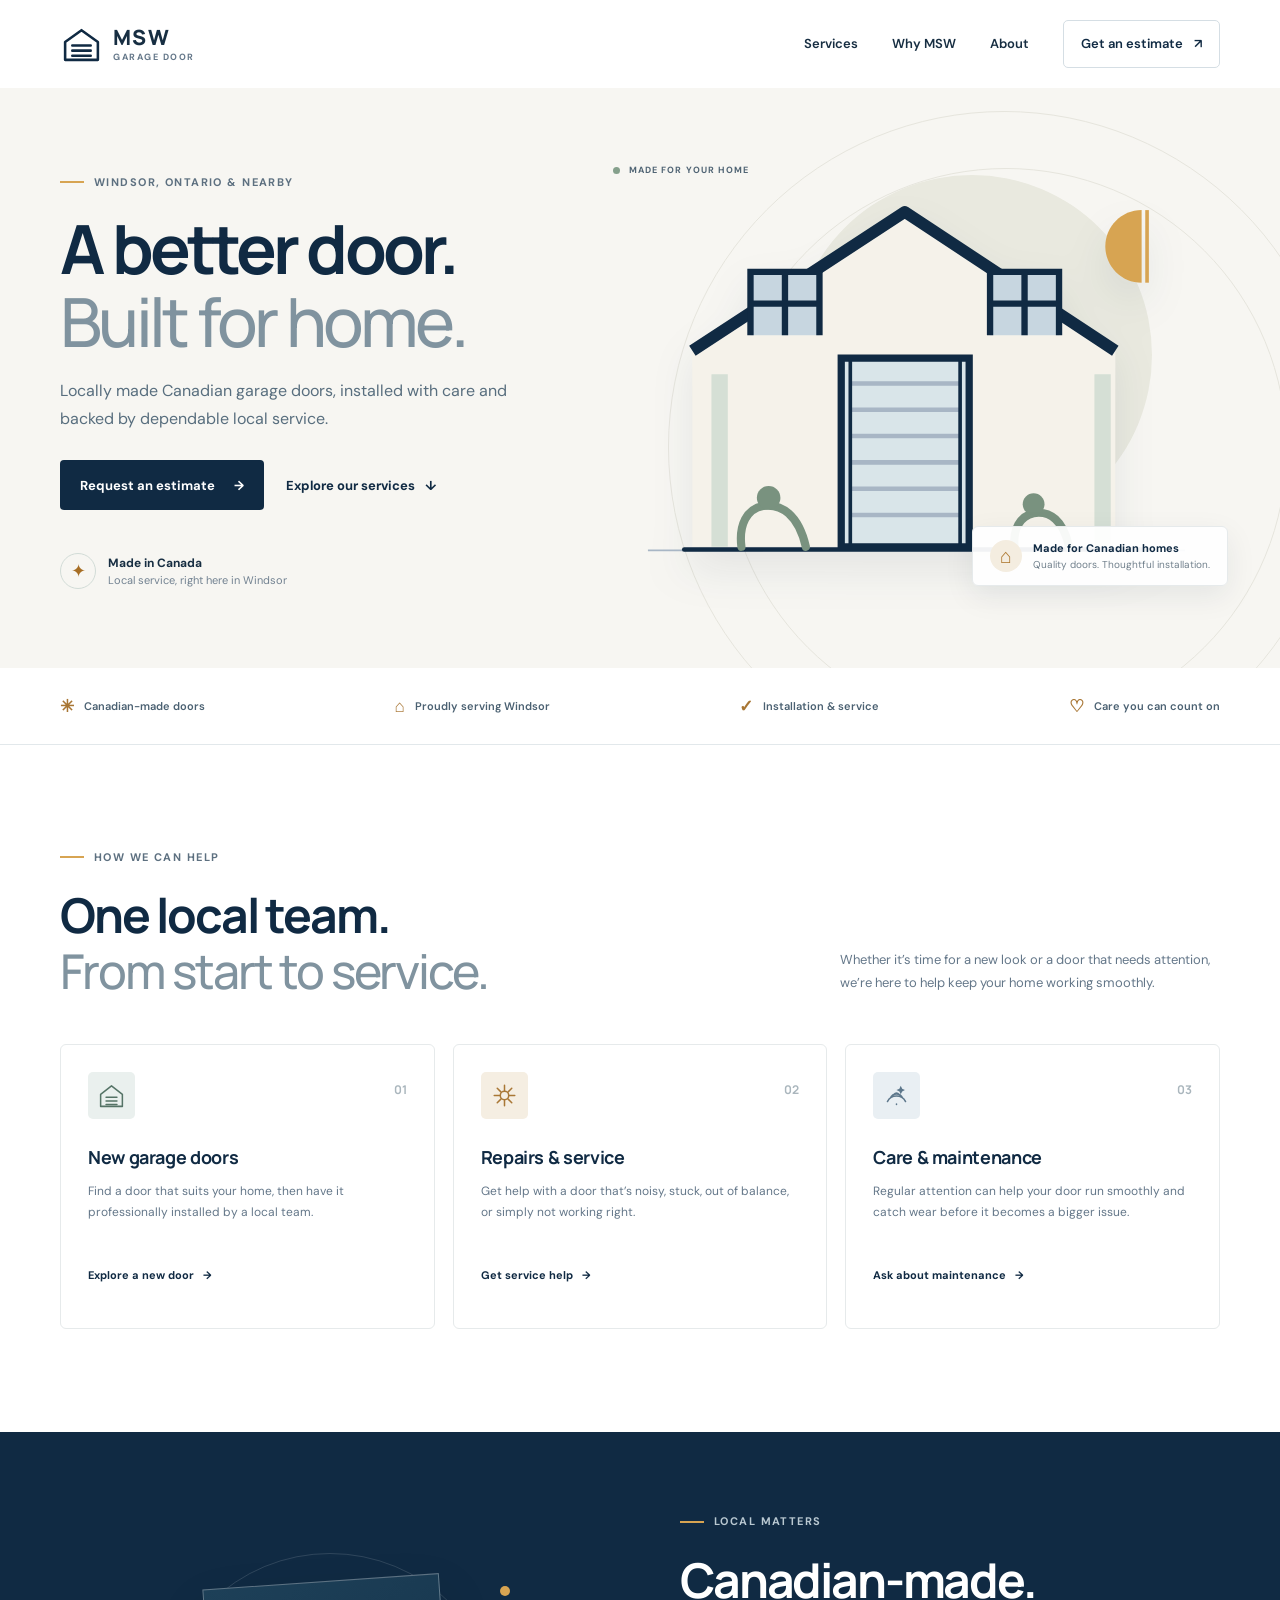
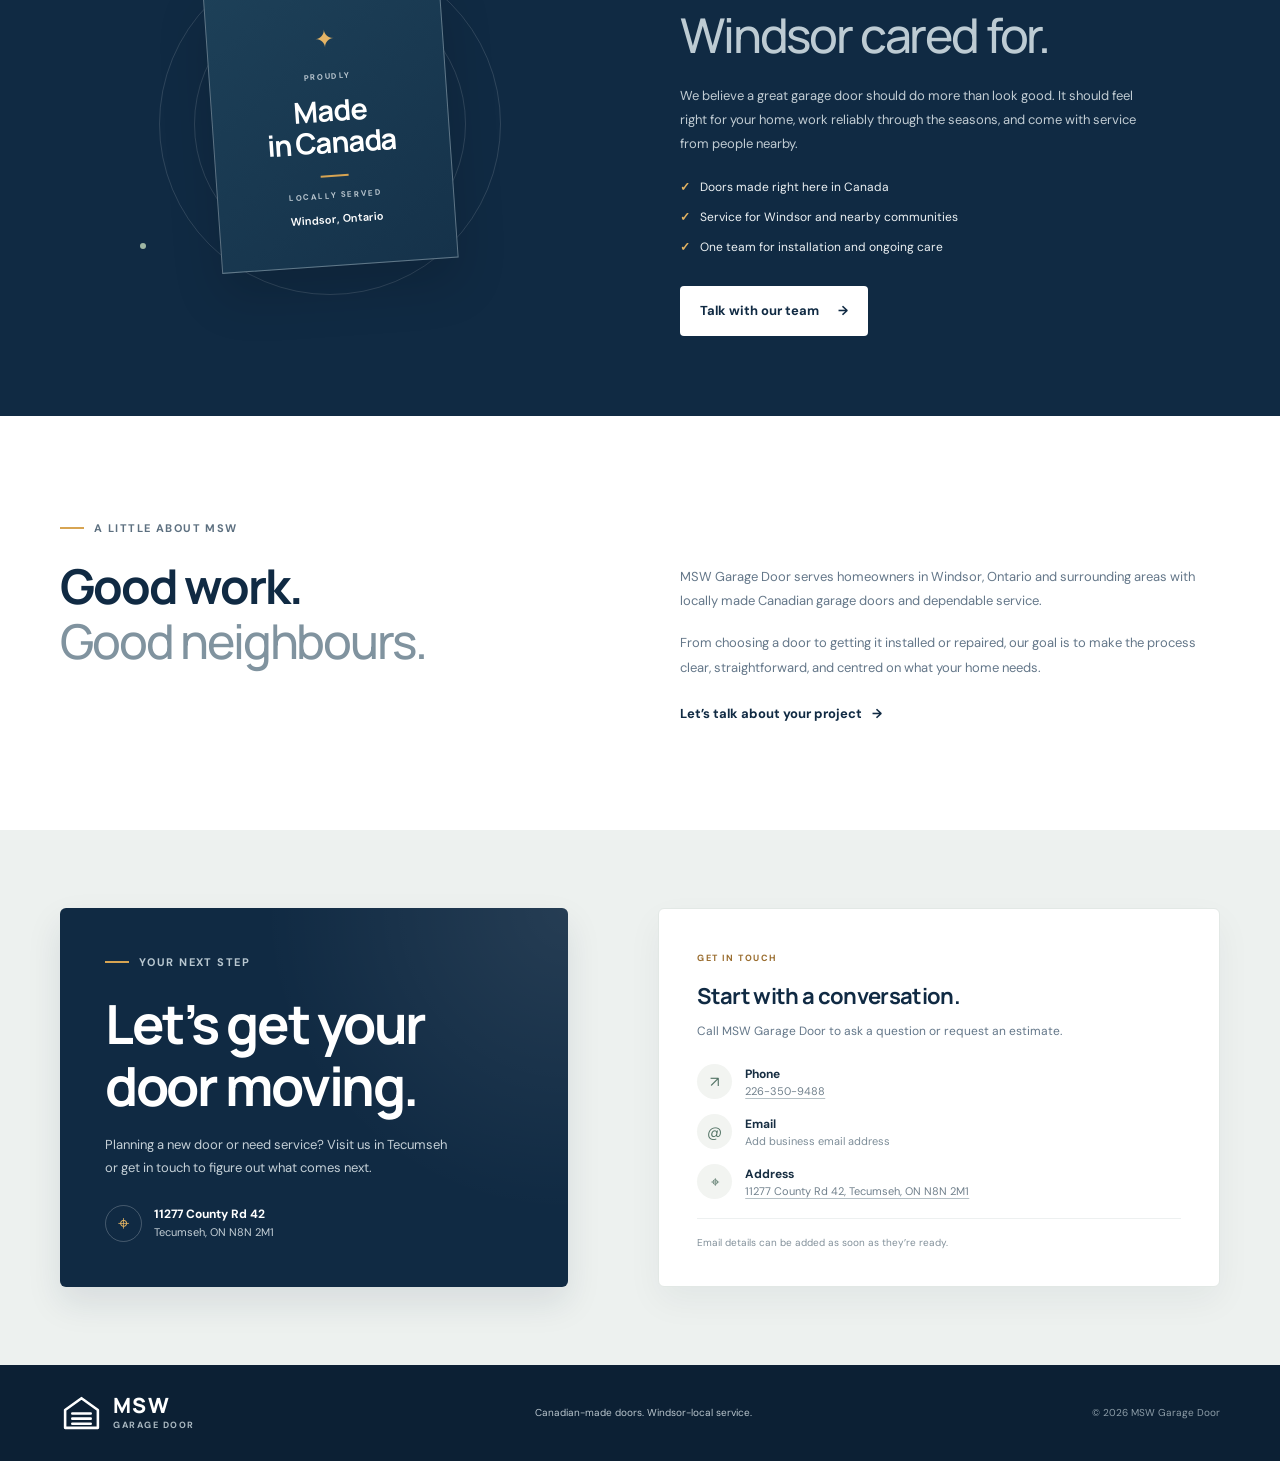
==== index.html @ b087fd6b "brand new" ====
<!doctype html>
<html lang="en-CA">
  <head>
    <meta charset="utf-8">
    <meta name="viewport" content="width=device-width, initial-scale=1">
    <meta name="theme-color" content="#102a43">
    <meta
      name="description"
      content="MSW Garage Door builds, installs, and services locally made Canadian garage doors in Windsor, Ontario and nearby communities."
    >
    <link rel="canonical" href="https://mswgaragedoor.com/">
    <meta property="og:type" content="website">
    <meta property="og:url" content="https://mswgaragedoor.com/">
    <meta property="og:title" content="MSW Garage Door | Windsor, Ontario">
    <meta
      property="og:description"
      content="Locally made Canadian garage doors, installed with care and backed by dependable local service."
    >
    <title>MSW Garage Door | Windsor, Ontario</title>
    <link rel="preconnect" href="https://fonts.googleapis.com">
    <link rel="preconnect" href="https://fonts.gstatic.com" crossorigin>
    <link
      href="https://fonts.googleapis.com/css2?family=DM+Sans:wght@400;500;600;700&family=Manrope:wght@400;500;600;700;800&display=swap"
      rel="stylesheet"
    >
    <link rel="stylesheet" href="styles.css">
  </head>
  <body>
    <a class="skip-link" href="#main">Skip to content</a>

    <header class="site-header">
      <div class="container header-inner">
        <a class="brand" href="#top" aria-label="MSW Garage Door home">
          <span class="brand-mark" aria-hidden="true">
            <svg viewBox="0 0 42 42" fill="none">
              <path d="M5 18.5 21 7l16 11.5V36H5V18.5Z" stroke="currentColor" stroke-width="2.5" stroke-linejoin="round"/>
              <path d="M12 22h18M12 27h18M12 32h18" stroke="currentColor" stroke-width="2.5" stroke-linecap="round"/>
            </svg>
          </span>
          <span class="brand-copy">
            <strong>MSW</strong>
            <span>GARAGE DOOR</span>
          </span>
        </a>

        <nav class="main-nav" aria-label="Main navigation">
          <a href="#services">Services</a>
          <a href="#why-msw">Why MSW</a>
          <a href="#about">About</a>
          <a class="nav-cta" href="#contact">Get an estimate <span aria-hidden="true">↗</span></a>
        </nav>
      </div>
    </header>

    <main id="main">
      <section class="hero" id="top">
        <div class="container hero-grid">
          <div class="hero-copy">
            <p class="eyebrow"><span class="eyebrow-line"></span> Windsor, Ontario & nearby</p>
            <h1>A better door.<br><span>Built for home.</span></h1>
            <p class="hero-intro">
              Locally made Canadian garage doors, installed with care and backed by dependable local service.
            </p>
            <div class="hero-actions">
              <a class="button button-primary" href="#contact">Request an estimate <span aria-hidden="true">→</span></a>
              <a class="text-link" href="#services">Explore our services <span aria-hidden="true">↓</span></a>
            </div>
            <div class="hero-proof">
              <span class="canada-icon" aria-hidden="true">✦</span>
              <span><strong>Made in Canada</strong><br>Local service, right here in Windsor</span>
            </div>
          </div>

          <div class="hero-art" role="img" aria-label="Illustration of a modern Canadian home with a new garage door">
            <div class="art-sun"></div>
            <div class="art-label"><span class="label-dot"></span> MADE FOR YOUR HOME</div>
            <svg class="house-illustration" viewBox="0 0 680 500" fill="none" xmlns="http://www.w3.org/2000/svg" aria-hidden="true">
              <path d="M44 428h592" stroke="#A8B6C5" stroke-width="2"/>
              <path d="m93 208 234-153 232 153v216H93V208Z" fill="#F5F2EA"/>
              <path d="m93 208 234-153 232 153" stroke="#102A43" stroke-width="13" stroke-linejoin="round"/>
              <path d="M157 191v-70h76v70" fill="#C7D6E0"/>
              <path d="M157 191v-70h76v70M195 121v70M157 156h76" stroke="#102A43" stroke-width="7"/>
              <path d="M421 191v-70h76v70" fill="#C7D6E0"/>
              <path d="M421 191v-70h76v70M459 121v70M421 156h76" stroke="#102A43" stroke-width="7"/>
              <path d="M257 216h141v208H257V216Z" fill="#D9E5E9"/>
              <path d="M257 216h141v208H257V216Z" stroke="#102A43" stroke-width="8"/>
              <path d="M266 244h123M266 273h123M266 302h123M266 331h123M266 360h123M266 389h123" stroke="#A8B6C5" stroke-width="5"/>
              <path d="M267 216v208M388 216v208" stroke="#102A43" stroke-width="4"/>
              <path d="M114 234h18v190h-18zM536 234h18v190h-18z" fill="#D5DFD5"/>
              <path d="M84 427h512" stroke="#102A43" stroke-width="5" stroke-linecap="round"/>
              <path d="M218 424c-8-35-27-48-47-45-18 3-27 21-24 45M508 424c-6-29-21-40-39-37-15 3-23 18-21 37" stroke="#79927F" stroke-width="9" stroke-linecap="round"/>
              <circle cx="177" cy="370" r="13" fill="#79927F"/>
              <circle cx="469" cy="377" r="12" fill="#79927F"/>
              <path d="M548 93c0-22 18-40 40-40v80c-22 0-40-18-40-40Z" fill="#D7A452"/>
              <path d="M594 53v80" stroke="#D7A452" stroke-width="4"/>
            </svg>
            <div class="art-caption">
              <span class="caption-icon" aria-hidden="true">⌂</span>
              <span><strong>Made for Canadian homes</strong><br>Quality doors. Thoughtful installation.</span>
            </div>
          </div>
        </div>
      </section>

      <section class="trust-strip" aria-label="Our commitments">
        <div class="container trust-inner">
          <p><span aria-hidden="true">✳</span> Canadian-made doors</p>
          <p><span aria-hidden="true">⌂</span> Proudly serving Windsor</p>
          <p><span aria-hidden="true">✓</span> Installation & service</p>
          <p><span aria-hidden="true">♡</span> Care you can count on</p>
        </div>
      </section>

      <section class="section services-section" id="services">
        <div class="container">
          <div class="section-heading">
            <div>
              <p class="eyebrow"><span class="eyebrow-line"></span> How we can help</p>
              <h2>One local team.<br><span>From start to service.</span></h2>
            </div>
            <p class="section-intro">Whether it’s time for a new look or a door that needs attention, we’re here to help keep your home working smoothly.</p>
          </div>

          <div class="service-grid">
            <article class="service-card">
              <div class="service-icon" aria-hidden="true">
                <svg viewBox="0 0 48 48" fill="none"><path d="m6 22 18-14 18 14v20H6V22Z" stroke="currentColor" stroke-width="2.5" stroke-linejoin="round"/><path d="M15 27h18M15 33h18M15 39h18" stroke="currentColor" stroke-width="2.5" stroke-linecap="round"/></svg>
              </div>
              <span class="card-number">01</span>
              <h3>New garage doors</h3>
              <p>Find a door that suits your home, then have it professionally installed by a local team.</p>
              <a href="#contact" class="card-link">Explore a new door <span aria-hidden="true">→</span></a>
            </article>
            <article class="service-card">
              <div class="service-icon service-icon-warm" aria-hidden="true">
                <svg viewBox="0 0 48 48" fill="none"><path d="M24 7v9M24 32v9M7 24h9M32 24h9M12 12l6 6M30 30l6 6M36 12l-6 6M18 30l-6 6" stroke="currentColor" stroke-width="2.5" stroke-linecap="round"/><circle cx="24" cy="24" r="7" stroke="currentColor" stroke-width="2.5"/></svg>
              </div>
              <span class="card-number">02</span>
              <h3>Repairs & service</h3>
              <p>Get help with a door that’s noisy, stuck, out of balance, or simply not working right.</p>
              <a href="#contact" class="card-link">Get service help <span aria-hidden="true">→</span></a>
            </article>
            <article class="service-card">
              <div class="service-icon service-icon-blue" aria-hidden="true">
                <svg viewBox="0 0 48 48" fill="none"><path d="M9 34a17 17 0 0 1 30 0M14 28a11 11 0 0 1 20 0M20 22a5 5 0 0 1 8 0M24 39v-1" stroke="currentColor" stroke-width="2.5" stroke-linecap="round"/><path d="m31 8 2.4 4.8L38 15l-4.6 2.2L31 22l-2.2-4.8L24 15l4.8-2.2L31 8Z" fill="currentColor"/></svg>
              </div>
              <span class="card-number">03</span>
              <h3>Care & maintenance</h3>
              <p>Regular attention can help your door run smoothly and catch wear before it becomes a bigger issue.</p>
              <a href="#contact" class="card-link">Ask about maintenance <span aria-hidden="true">→</span></a>
            </article>
          </div>
        </div>
      </section>

      <section class="local-section" id="why-msw">
        <div class="container local-grid">
          <div class="local-art" aria-hidden="true">
            <div class="local-art-card">
              <span class="maple-leaf">✦</span>
              <span class="local-art-small">PROUDLY</span>
              <strong>Made<br>in Canada</strong>
              <span class="local-art-rule"></span>
              <span class="local-art-small">LOCALLY SERVED</span>
              <span class="local-art-windsor">Windsor, Ontario</span>
            </div>
            <span class="local-orbit orbit-one"></span>
            <span class="local-orbit orbit-two"></span>
          </div>
          <div class="local-copy">
            <p class="eyebrow eyebrow-light"><span class="eyebrow-line"></span> Local matters</p>
            <h2>Canadian-made.<br><span>Windsor cared for.</span></h2>
            <p>We believe a great garage door should do more than look good. It should feel right for your home, work reliably through the seasons, and come with service from people nearby.</p>
            <ul class="check-list">
              <li><span aria-hidden="true">✓</span> Doors made right here in Canada</li>
              <li><span aria-hidden="true">✓</span> Service for Windsor and nearby communities</li>
              <li><span aria-hidden="true">✓</span> One team for installation and ongoing care</li>
            </ul>
            <a class="button button-light" href="#contact">Talk with our team <span aria-hidden="true">→</span></a>
          </div>
        </div>
      </section>

      <section class="section about-section" id="about">
        <div class="container about-grid">
          <div>
            <p class="eyebrow"><span class="eyebrow-line"></span> A little about MSW</p>
            <h2>Good work.<br><span>Good neighbours.</span></h2>
          </div>
          <div class="about-copy">
            <p>MSW Garage Door serves homeowners in Windsor, Ontario and surrounding areas with locally made Canadian garage doors and dependable service.</p>
            <p>From choosing a door to getting it installed or repaired, our goal is to make the process clear, straightforward, and centred on what your home needs.</p>
            <a href="#contact" class="text-link">Let’s talk about your project <span aria-hidden="true">→</span></a>
          </div>
        </div>
      </section>

      <section class="contact-section" id="contact">
        <div class="container contact-inner">
          <div class="contact-copy">
            <p class="eyebrow eyebrow-light"><span class="eyebrow-line"></span> Your next step</p>
            <h2>Let’s get your<br>door moving.</h2>
            <p>Planning a new door or need service? Visit us in Tecumseh or get in touch to figure out what comes next.</p>
            <div class="contact-location">
              <span class="location-pin" aria-hidden="true">⌖</span>
              <span><strong>11277 County Rd 42</strong><br>Tecumseh, ON N8N 2M1</span>
            </div>
          </div>
          <div class="contact-card">
            <span class="contact-card-kicker">GET IN TOUCH</span>
            <h3>Start with a conversation.</h3>
            <p>Call MSW Garage Door to ask a question or request an estimate.</p>
            <div class="contact-detail">
              <span class="contact-detail-icon" aria-hidden="true">↗</span>
              <span><strong>Phone</strong><br><a class="address-link" href="tel:+12263509488">226-350-9488</a></span>
            </div>
            <div class="contact-detail">
              <span class="contact-detail-icon" aria-hidden="true">@</span>
              <span><strong>Email</strong><br><span class="contact-placeholder">Add business email address</span></span>
            </div>
            <div class="contact-detail">
              <span class="contact-detail-icon" aria-hidden="true">⌖</span>
              <span>
                <strong>Address</strong><br>
                <a class="address-link" href="https://www.google.com/maps/search/?api=1&amp;query=11277+County+Road+42%2C+Tecumseh%2C+ON+N8N+2M1" target="_blank" rel="noopener noreferrer">
                  11277 County Rd 42, Tecumseh, ON N8N 2M1
                </a>
              </span>
            </div>
            <p class="contact-note">Email details can be added as soon as they’re ready.</p>
          </div>
        </div>
      </section>
    </main>

    <footer class="site-footer">
      <div class="container footer-inner">
        <a class="brand footer-brand" href="#top" aria-label="MSW Garage Door home">
          <span class="brand-mark" aria-hidden="true">
            <svg viewBox="0 0 42 42" fill="none"><path d="M5 18.5 21 7l16 11.5V36H5V18.5Z" stroke="currentColor" stroke-width="2.5" stroke-linejoin="round"/><path d="M12 22h18M12 27h18M12 32h18" stroke="currentColor" stroke-width="2.5" stroke-linecap="round"/></svg>
          </span>
          <span class="brand-copy"><strong>MSW</strong><span>GARAGE DOOR</span></span>
        </a>
        <p>Canadian-made doors. Windsor-local service.</p>
        <span class="copyright">© <span id="year">2026</span> MSW Garage Door</span>
      </div>
    </footer>
  </body>
</html>
---- styles.css ----
:root {
  color-scheme: light;
  --navy: #102a43;
  --navy-deep: #0c2034;
  --ink: #172e42;
  --muted: #647789;
  --cream: #f7f6f2;
  --white: #fff;
  --gold: #d7a452;
  --sage: #dce5dc;
  --line: #e2e8eb;
  --font-body: "DM Sans", sans-serif;
  --font-display: "Manrope", sans-serif;
}

* {
  box-sizing: border-box;
}

html {
  scroll-behavior: smooth;
}

body {
  margin: 0;
  background: var(--white);
  color: var(--ink);
  font-family: var(--font-body);
  font-size: 16px;
  line-height: 1.65;
  -webkit-font-smoothing: antialiased;
}

a {
  color: inherit;
}

.container {
  width: min(1160px, calc(100% - 48px));
  margin: 0 auto;
}

.skip-link {
  position: absolute;
  top: 8px;
  left: 8px;
  z-index: 20;
  transform: translateY(-160%);
  padding: 10px 14px;
  border-radius: 6px;
  background: var(--white);
  color: var(--navy);
}

.skip-link:focus {
  transform: translateY(0);
}

.site-header {
  position: relative;
  z-index: 2;
  background: var(--white);
}

.header-inner,
.main-nav,
.brand,
.hero-actions,
.hero-proof,
.trust-inner,
.footer-inner {
  display: flex;
  align-items: center;
}

.header-inner {
  min-height: 88px;
  justify-content: space-between;
}

.brand {
  gap: 10px;
  text-decoration: none;
}

.brand-mark {
  display: grid;
  width: 43px;
  height: 43px;
  place-items: center;
  color: var(--navy);
}

.brand-mark svg {
  width: 100%;
}

.brand-copy {
  display: grid;
  line-height: 1;
}

.brand-copy strong {
  font-family: var(--font-display);
  font-size: 21px;
  font-weight: 800;
  letter-spacing: .06em;
}

.brand-copy span {
  margin-top: 5px;
  color: var(--muted);
  font-size: 9px;
  font-weight: 700;
  letter-spacing: .17em;
}

.main-nav {
  gap: 34px;
  font-size: 13px;
  font-weight: 600;
}

.main-nav a {
  text-decoration: none;
  transition: color .2s ease, background .2s ease;
}

.main-nav a:hover,
.text-link:hover,
.card-link:hover {
  color: #b57d2d;
}

.main-nav .nav-cta {
  padding: 12px 17px;
  border: 1px solid #d5dee4;
  border-radius: 5px;
  color: var(--navy);
}

.main-nav .nav-cta:hover {
  border-color: var(--navy);
  background: var(--navy);
  color: var(--white);
}

.nav-cta span {
  margin-left: 8px;
}

.hero {
  overflow: hidden;
  background: var(--cream);
}

.hero-grid {
  display: grid;
  min-height: 580px;
  grid-template-columns: .9fr 1.1fr;
  align-items: center;
  gap: 38px;
  padding-top: 30px;
  padding-bottom: 30px;
}

.hero-copy {
  position: relative;
  z-index: 1;
  padding: 36px 0 30px;
}

.eyebrow {
  display: flex;
  align-items: center;
  gap: 10px;
  margin: 0 0 21px;
  color: #5d7080;
  font-size: 11px;
  font-weight: 700;
  letter-spacing: .13em;
  text-transform: uppercase;
}

.eyebrow-line {
  width: 24px;
  height: 2px;
  background: var(--gold);
}

h1,
h2,
h3,
p {
  margin-top: 0;
}

h1,
h2,
h3 {
  font-family: var(--font-display);
}

h1 {
  max-width: 600px;
  margin-bottom: 19px;
  color: var(--navy);
  font-size: clamp(44px, 5.3vw, 68px);
  font-weight: 700;
  letter-spacing: -.055em;
  line-height: 1.08;
}

h1 span,
h2 span {
  color: #80939f;
  font-weight: 500;
}

.hero-intro {
  max-width: 450px;
  margin-bottom: 27px;
  color: #586e7e;
  font-size: 16px;
  line-height: 1.75;
}

.hero-actions {
  flex-wrap: wrap;
  gap: 22px;
}

.button {
  display: inline-flex;
  min-height: 50px;
  align-items: center;
  justify-content: center;
  gap: 19px;
  padding: 0 19px;
  border: 1px solid transparent;
  border-radius: 4px;
  font-size: 13px;
  font-weight: 700;
  text-decoration: none;
  transition: transform .2s ease, background .2s ease;
}

.button:hover {
  transform: translateY(-2px);
}

.button-primary {
  background: var(--navy);
  color: var(--white);
}

.button-primary:hover {
  background: #1c3e59;
}

.text-link {
  color: var(--navy);
  font-size: 13px;
  font-weight: 700;
  text-decoration: none;
  transition: color .2s ease;
}

.text-link span {
  margin-left: 7px;
}

.hero-proof {
  gap: 12px;
  margin-top: 43px;
  color: #728291;
  font-size: 11px;
  line-height: 1.5;
}

.hero-proof strong {
  color: var(--ink);
  font-size: 12px;
}

.canada-icon {
  display: grid;
  width: 36px;
  height: 36px;
  place-items: center;
  border: 1px solid #d2dcd7;
  border-radius: 50%;
  color: #a76e24;
  font-size: 18px;
}

.hero-art {
  position: relative;
  display: flex;
  min-height: 500px;
  align-items: center;
  justify-content: center;
  isolation: isolate;
}

.hero-art::before {
  position: absolute;
  z-index: -2;
  right: -120px;
  bottom: -155px;
  width: 670px;
  height: 670px;
  border: 1px solid #e6e5dd;
  border-radius: 50%;
  content: "";
}

.hero-art::after {
  position: absolute;
  z-index: -2;
  right: -67px;
  bottom: -102px;
  width: 560px;
  height: 560px;
  border: 1px solid #e6e5dd;
  border-radius: 50%;
  content: "";
}

.art-sun {
  position: absolute;
  z-index: -1;
  top: 47px;
  right: 68px;
  width: 360px;
  height: 360px;
  border-radius: 50%;
  background: #e9e9df;
}

.house-illustration {
  position: relative;
  width: min(100%, 660px);
  margin: 21px -10px 0 0;
  filter: drop-shadow(0 20px 20px rgb(16 42 67 / 8%));
}

.art-label {
  position: absolute;
  top: 35px;
  left: 10px;
  display: flex;
  align-items: center;
  gap: 9px;
  color: #506474;
  font-size: 9px;
  font-weight: 700;
  letter-spacing: .12em;
}

.label-dot {
  width: 7px;
  height: 7px;
  border-radius: 50%;
  background: #85a08c;
}

.art-caption {
  position: absolute;
  right: -8px;
  bottom: 42px;
  display: flex;
  align-items: center;
  gap: 11px;
  padding: 13px 17px;
  border: 1px solid #e6eaeb;
  border-radius: 6px;
  background: rgb(255 255 255 / 94%);
  box-shadow: 0 10px 30px rgb(16 42 67 / 8%);
  color: #71808c;
  font-size: 10px;
  line-height: 1.5;
}

.art-caption strong {
  color: var(--navy);
  font-size: 11px;
}

.caption-icon {
  display: grid;
  width: 32px;
  height: 32px;
  place-items: center;
  border-radius: 50%;
  background: #f4ede0;
  color: #ad772e;
  font-size: 20px;
}

.trust-strip {
  border-bottom: 1px solid var(--line);
  background: var(--white);
}

.trust-inner {
  min-height: 76px;
  justify-content: space-between;
  gap: 20px;
}

.trust-inner p {
  display: flex;
  align-items: center;
  gap: 10px;
  margin: 0;
  color: #4b6172;
  font-size: 11px;
  font-weight: 600;
}

.trust-inner p span {
  color: #a87634;
  font-size: 17px;
}

.section {
  padding: 103px 0;
}

.section-heading {
  display: flex;
  align-items: flex-end;
  justify-content: space-between;
  gap: 50px;
  margin-bottom: 46px;
}

h2 {
  margin-bottom: 0;
  color: var(--navy);
  font-size: clamp(35px, 4vw, 48px);
  font-weight: 700;
  letter-spacing: -.045em;
  line-height: 1.16;
}

.section-intro {
  max-width: 380px;
  margin-bottom: 4px;
  color: var(--muted);
  font-size: 13px;
  line-height: 1.8;
}

.service-grid {
  display: grid;
  grid-template-columns: repeat(3, 1fr);
  gap: 18px;
}

.service-card {
  position: relative;
  min-height: 285px;
  padding: 27px 27px 24px;
  border: 1px solid #e6eaeb;
  border-radius: 6px;
  background: var(--white);
  transition: box-shadow .2s ease, transform .2s ease;
}

.service-card:hover {
  transform: translateY(-4px);
  box-shadow: 0 17px 38px rgb(16 42 67 / 8%);
}

.service-icon {
  display: grid;
  width: 47px;
  height: 47px;
  place-items: center;
  border-radius: 5px;
  background: #eaf0ee;
  color: #557366;
}

.service-icon svg {
  width: 29px;
}

.service-icon-warm {
  background: #f5eee2;
  color: #a97735;
}

.service-icon-blue {
  background: #e9eff3;
  color: #5d778b;
}

.card-number {
  position: absolute;
  top: 35px;
  right: 27px;
  color: #aab6bd;
  font-family: var(--font-display);
  font-size: 12px;
  font-weight: 700;
}

.service-card h3 {
  margin: 24px 0 8px;
  color: var(--navy);
  font-size: 18px;
  font-weight: 700;
  letter-spacing: -.02em;
}

.service-card p {
  min-height: 62px;
  margin-bottom: 18px;
  color: var(--muted);
  font-size: 12px;
  line-height: 1.75;
}

.card-link {
  color: var(--navy);
  font-size: 11px;
  font-weight: 700;
  text-decoration: none;
  transition: color .2s ease;
}

.card-link span {
  margin-left: 6px;
}

.local-section {
  overflow: hidden;
  background: var(--navy);
  color: var(--white);
}

.local-grid {
  display: grid;
  min-height: 485px;
  grid-template-columns: 1fr 1fr;
  align-items: center;
  gap: 80px;
  padding-top: 60px;
  padding-bottom: 60px;
}

.local-art {
  position: relative;
  display: grid;
  min-height: 360px;
  place-items: center;
}

.local-art::before,
.local-art::after {
  position: absolute;
  border: 1px solid rgb(255 255 255 / 13%);
  border-radius: 50%;
  content: "";
}

.local-art::before {
  width: 340px;
  height: 340px;
}

.local-art::after {
  width: 270px;
  height: 270px;
}

.local-art-card {
  position: relative;
  z-index: 1;
  display: flex;
  width: 237px;
  height: 285px;
  flex-direction: column;
  align-items: center;
  justify-content: center;
  border: 1px solid rgb(255 255 255 / 30%);
  background: linear-gradient(145deg, #1d4058, #15324a);
  box-shadow: 0 24px 50px rgb(0 0 0 / 15%);
  text-align: center;
  transform: rotate(-4deg);
}

.maple-leaf {
  margin-bottom: 11px;
  color: #e4b466;
  font-size: 24px;
}

.local-art-small {
  color: #b8c5ce;
  font-size: 8px;
  font-weight: 700;
  letter-spacing: .2em;
}

.local-art-card strong {
  margin: 11px 0;
  font-family: var(--font-display);
  font-size: 29px;
  letter-spacing: -.04em;
  line-height: 1.12;
}

.local-art-rule {
  width: 28px;
  height: 2px;
  margin: 5px 0 12px;
  background: var(--gold);
}

.local-art-windsor {
  margin-top: 8px;
  color: #fff;
  font-size: 11px;
  font-weight: 600;
}

.local-orbit {
  position: absolute;
  display: block;
  width: 10px;
  height: 10px;
  border-radius: 50%;
  background: var(--gold);
}

.orbit-one {
  top: 42px;
  right: 90px;
}

.orbit-two {
  bottom: 55px;
  left: 80px;
  width: 6px;
  height: 6px;
  background: #9fb6a3;
}

.local-copy {
  padding: 20px 0;
}

.eyebrow-light {
  color: #b9c8d1;
}

.local-copy h2 {
  margin-bottom: 21px;
  color: var(--white);
}

.local-copy h2 span {
  color: #bdcbd3;
}

.local-copy > p:not(.eyebrow) {
  max-width: 470px;
  margin-bottom: 22px;
  color: #c1ccd3;
  font-size: 13px;
  line-height: 1.85;
}

.check-list {
  display: grid;
  gap: 10px;
  margin: 0 0 28px;
  padding: 0;
  color: #ecf1f3;
  font-size: 12px;
  list-style: none;
}

.check-list li {
  display: flex;
  align-items: center;
  gap: 10px;
}

.check-list span {
  color: #e3b362;
  font-weight: 700;
}

.button-light {
  background: #fff;
  color: var(--navy);
}

.button-light:hover {
  background: #f1e7d5;
}

.about-grid {
  display: grid;
  grid-template-columns: 1fr 1fr;
  align-items: start;
  gap: 80px;
}

.about-copy {
  padding-top: 46px;
}

.about-copy p {
  margin-bottom: 17px;
  color: var(--muted);
  font-size: 13px;
  line-height: 1.9;
}

.about-copy .text-link {
  display: inline-block;
  margin-top: 6px;
}

.contact-section {
  padding: 78px 0;
  background: #edf1ef;
}

.contact-inner {
  display: grid;
  grid-template-columns: .95fr 1.05fr;
  align-items: center;
  gap: 90px;
}

.contact-copy h2 {
  margin-bottom: 16px;
  color: var(--white);
  font-size: clamp(38px, 4.4vw, 54px);
}

.contact-copy {
  position: relative;
  padding: 45px 0 45px 45px;
  border-radius: 6px;
  background: var(--navy);
  box-shadow: 0 16px 35px rgb(16 42 67 / 10%);
}

.contact-copy::before {
  position: absolute;
  top: 0;
  right: 0;
  bottom: 0;
  left: 0;
  border-radius: inherit;
  background: radial-gradient(circle at 100% 0, rgb(255 255 255 / 9%), transparent 48%);
  content: "";
  pointer-events: none;
}

.contact-copy > * {
  position: relative;
}

.contact-copy > p:not(.eyebrow) {
  max-width: 350px;
  margin-bottom: 25px;
  color: #c5d0d7;
  font-size: 13px;
  line-height: 1.8;
}

.contact-location {
  display: flex;
  align-items: center;
  gap: 12px;
  color: #c5d0d7;
  font-size: 11px;
  line-height: 1.55;
}

.contact-location strong {
  color: var(--white);
  font-size: 12px;
}

.location-pin {
  display: grid;
  width: 37px;
  height: 37px;
  place-items: center;
  border: 1px solid rgb(255 255 255 / 22%);
  border-radius: 50%;
  color: #e3b362;
  font-size: 20px;
}

.contact-card {
  padding: 34px 38px;
  border: 1px solid #e2e8e5;
  border-radius: 6px;
  background: var(--white);
  box-shadow: 0 14px 35px rgb(16 42 67 / 5%);
}

.contact-card-kicker {
  color: #9a6d2f;
  font-size: 9px;
  font-weight: 700;
  letter-spacing: .16em;
}

.contact-card h3 {
  margin: 9px 0 7px;
  color: var(--navy);
  font-size: 22px;
  letter-spacing: -.03em;
}

.contact-card > p {
  margin-bottom: 22px;
  color: var(--muted);
  font-size: 12px;
  line-height: 1.75;
}

.contact-detail {
  display: flex;
  align-items: center;
  gap: 13px;
  margin-top: 15px;
  color: #71808c;
  font-size: 11px;
  line-height: 1.5;
}

.contact-detail strong {
  color: var(--ink);
  font-size: 12px;
}

.contact-detail-icon {
  display: grid;
  width: 35px;
  height: 35px;
  place-items: center;
  border-radius: 50%;
  background: #f2f4f1;
  color: #537365;
  font-size: 15px;
}

.contact-placeholder {
  color: #7d8d98;
}

.address-link {
  color: #71808c;
  text-decoration-color: #b6c1c6;
  text-underline-offset: 3px;
}

.address-link:hover {
  color: #9a6d2f;
  text-decoration-color: currentColor;
}

.contact-card .contact-note {
  margin: 19px 0 0;
  padding-top: 15px;
  border-top: 1px solid #edf0f0;
  color: #82909a;
  font-size: 10px;
}

.site-footer {
  background: var(--navy-deep);
  color: #bac6ce;
}

.footer-inner {
  min-height: 96px;
  justify-content: space-between;
  gap: 25px;
}

.footer-brand .brand-mark,
.footer-brand .brand-copy strong {
  color: var(--white);
}

.footer-brand .brand-copy span {
  color: #aab8c1;
}

.footer-inner > p,
.copyright {
  margin: 0;
  font-size: 10px;
}

.copyright {
  color: #8d9da8;
}

@media (max-width: 900px) {
  .main-nav {
    gap: 20px;
  }

  .hero-grid {
    min-height: 525px;
    grid-template-columns: 1fr 1fr;
    gap: 15px;
  }

  .hero-art {
    min-height: 420px;
  }

  .art-caption {
    right: 0;
    bottom: 23px;
  }

  .trust-inner {
    flex-wrap: wrap;
    justify-content: center;
    padding: 16px 0;
  }

  .trust-inner p {
    width: calc(50% - 12px);
    justify-content: center;
  }

  .local-grid,
  .contact-inner {
    gap: 45px;
  }

  .contact-copy {
    padding-left: 30px;
  }
}

@media (max-width: 680px) {
  .container {
    width: min(100% - 36px, 520px);
  }

  .header-inner {
    min-height: 76px;
    align-items: flex-start;
    flex-direction: column;
    justify-content: center;
    gap: 13px;
    padding-top: 13px;
    padding-bottom: 13px;
  }

  .brand-mark {
    width: 36px;
    height: 36px;
  }

  .brand-copy strong {
    font-size: 18px;
  }

  .main-nav {
    width: 100%;
    justify-content: space-between;
    gap: 8px;
    font-size: 11px;
  }

  .main-nav a:nth-child(3) {
    display: none;
  }

  .main-nav .nav-cta {
    padding: 7px 10px;
  }

  .hero-grid {
    grid-template-columns: 1fr;
    gap: 0;
    padding-top: 34px;
    padding-bottom: 0;
  }

  .hero-copy {
    padding: 15px 0 4px;
  }

  .eyebrow {
    margin-bottom: 17px;
    font-size: 9px;
  }

  h1 {
    font-size: clamp(44px, 13vw, 60px);
  }

  .hero-intro {
    max-width: 400px;
    font-size: 14px;
  }

  .hero-actions {
    gap: 16px;
  }

  .hero-proof {
    margin-top: 25px;
  }

  .hero-art {
    min-height: 320px;
    margin: -4px -11px 0;
  }

  .hero-art::before {
    right: -185px;
    bottom: -165px;
  }

  .hero-art::after {
    right: -135px;
    bottom: -110px;
  }

  .art-sun {
    top: 8px;
    right: 42px;
    width: 255px;
    height: 255px;
  }

  .house-illustration {
    width: 100%;
    margin: 14px 0 0;
  }

  .art-label {
    top: 12px;
    left: 20px;
    font-size: 8px;
  }

  .art-caption {
    right: 5px;
    bottom: 8px;
    padding: 9px 11px;
  }

  .trust-inner {
    gap: 9px 4px;
  }

  .trust-inner p {
    justify-content: flex-start;
    font-size: 9px;
  }

  .trust-inner p span {
    font-size: 14px;
  }

  .section {
    padding: 70px 0;
  }

  .section-heading {
    display: block;
    margin-bottom: 28px;
  }

  h2 {
    font-size: clamp(35px, 10vw, 44px);
  }

  .section-intro {
    margin-top: 18px;
    font-size: 12px;
  }

  .service-grid {
    grid-template-columns: 1fr;
    gap: 12px;
  }

  .service-card {
    min-height: 0;
    padding: 21px;
  }

  .service-card h3 {
    margin-top: 17px;
  }

  .service-card p {
    min-height: 0;
    margin-bottom: 14px;
  }

  .local-grid,
  .about-grid,
  .contact-inner {
    grid-template-columns: 1fr;
    gap: 24px;
  }

  .local-grid {
    padding-top: 35px;
    padding-bottom: 55px;
  }

  .local-art {
    min-height: 275px;
  }

  .local-art::before {
    width: 270px;
    height: 270px;
  }

  .local-art::after {
    width: 220px;
    height: 220px;
  }

  .local-art-card {
    width: 198px;
    height: 235px;
  }

  .local-art-card strong {
    font-size: 26px;
  }

  .local-copy {
    padding: 0;
  }

  .local-copy > p:not(.eyebrow) {
    font-size: 12px;
  }

  .check-list {
    font-size: 11px;
  }

  .about-grid {
    gap: 10px;
  }

  .about-copy {
    padding-top: 5px;
  }

  .about-copy p {
    font-size: 12px;
  }

  .contact-section {
    padding: 48px 0;
  }

  .contact-inner {
    gap: 20px;
  }

  .contact-copy {
    padding: 30px 24px;
  }

  .contact-card {
    padding: 26px 23px;
  }

  .footer-inner {
    min-height: 0;
    flex-wrap: wrap;
    justify-content: space-between;
    padding: 22px 0;
  }

  .footer-inner > p {
    order: 1;
    width: 100%;
    font-size: 9px;
  }

  .copyright {
    font-size: 9px;
  }
}

@media (prefers-reduced-motion: reduce) {
  *,
  *::before,
  *::after {
    scroll-behavior: auto !important;
    transition-duration: .01ms !important;
  }
}
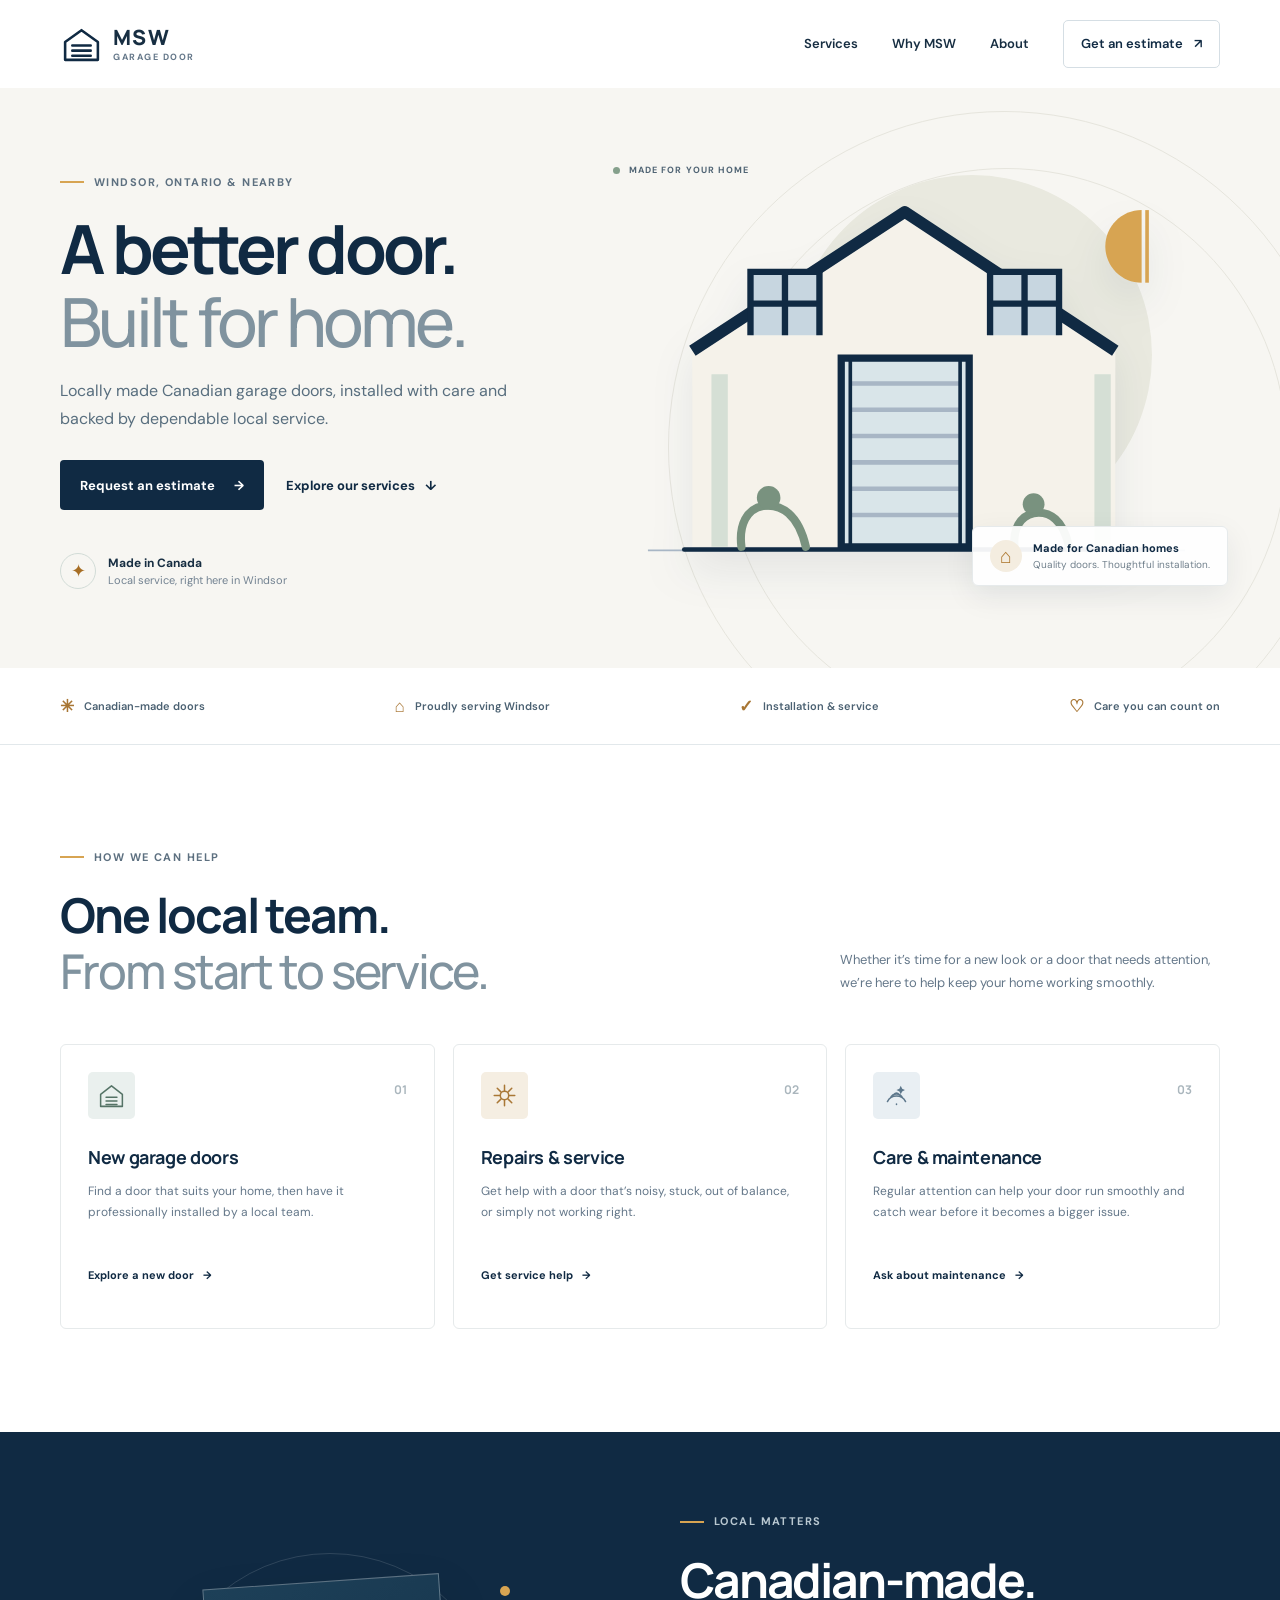
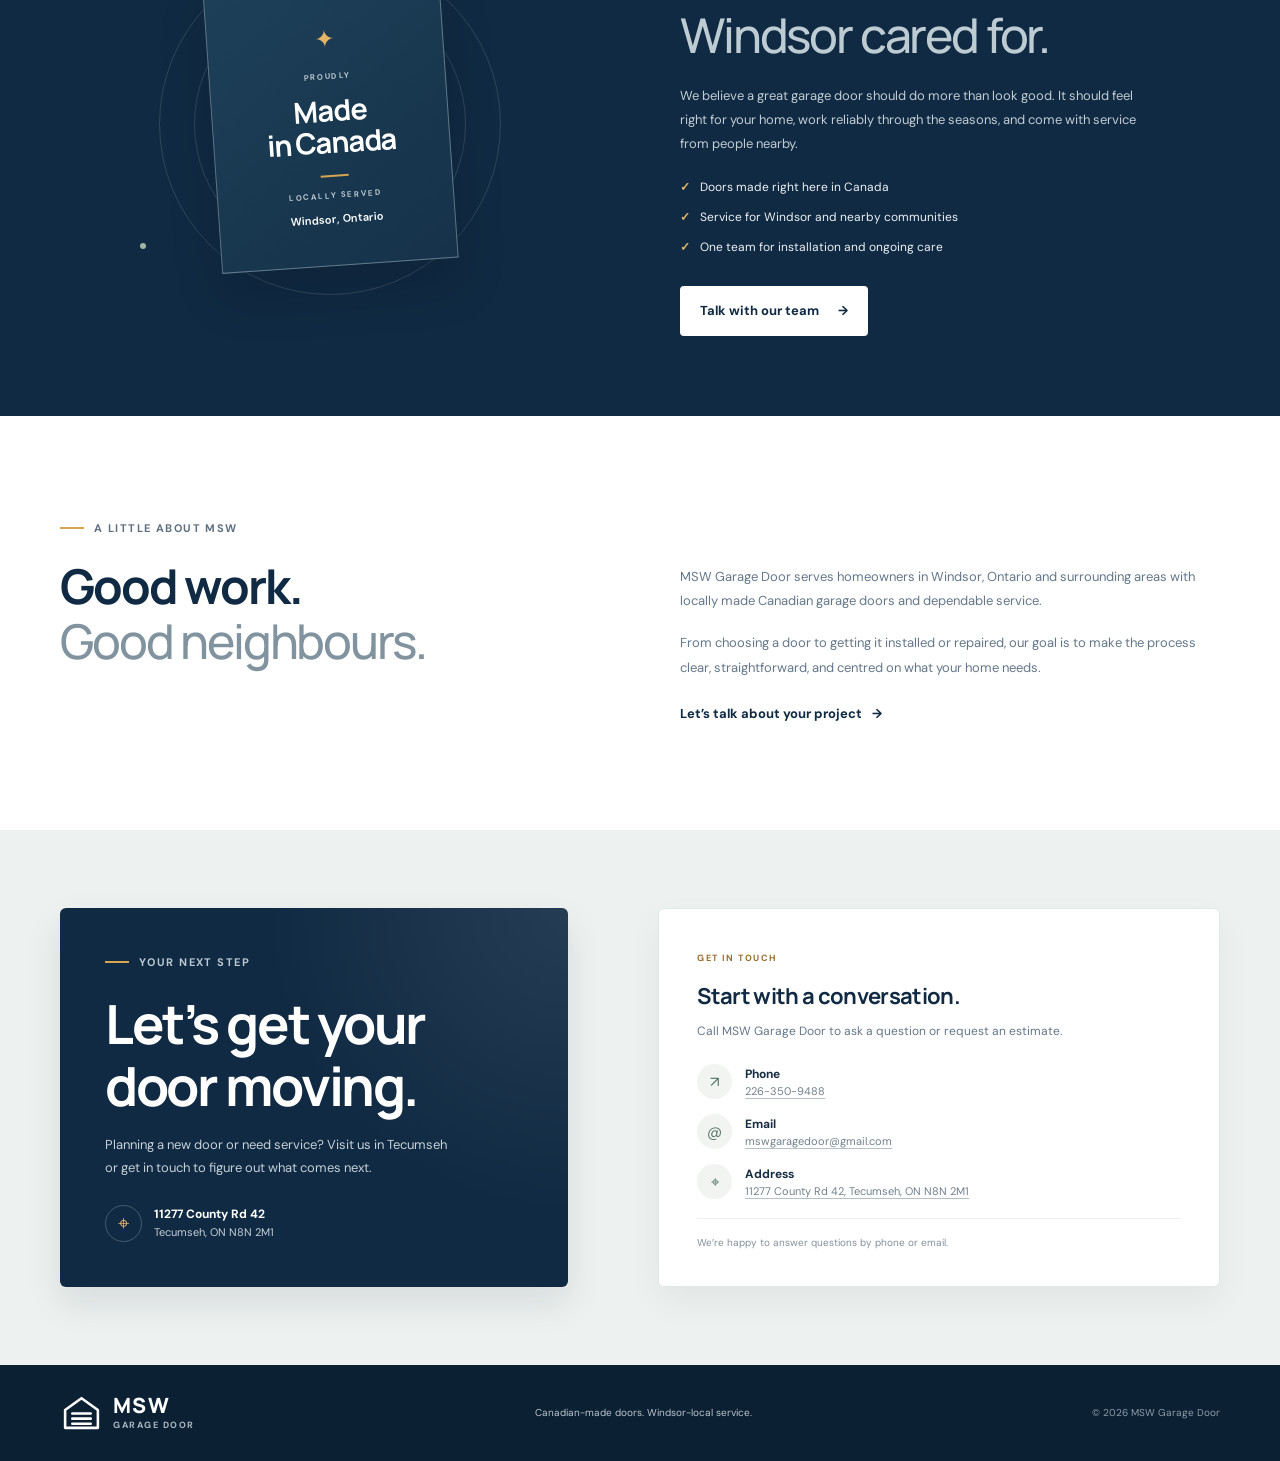
==== commit 2e6c6af3: "add email" ====
--- a/index.html
+++ b/index.html
@@ -216,7 +216,7 @@
             </div>
             <div class="contact-detail">
               <span class="contact-detail-icon" aria-hidden="true">@</span>
-              <span><strong>Email</strong><br><span class="contact-placeholder">Add business email address</span></span>
+              <span><strong>Email</strong><br><a class="address-link" href="mailto:mswgaragedoor@gmail.com">mswgaragedoor@gmail.com</a></span>
             </div>
             <div class="contact-detail">
               <span class="contact-detail-icon" aria-hidden="true">⌖</span>
@@ -227,7 +227,7 @@
                 </a>
               </span>
             </div>
-            <p class="contact-note">Email details can be added as soon as they’re ready.</p>
+            <p class="contact-note">We’re happy to answer questions by phone or email.</p>
           </div>
         </div>
       </section>
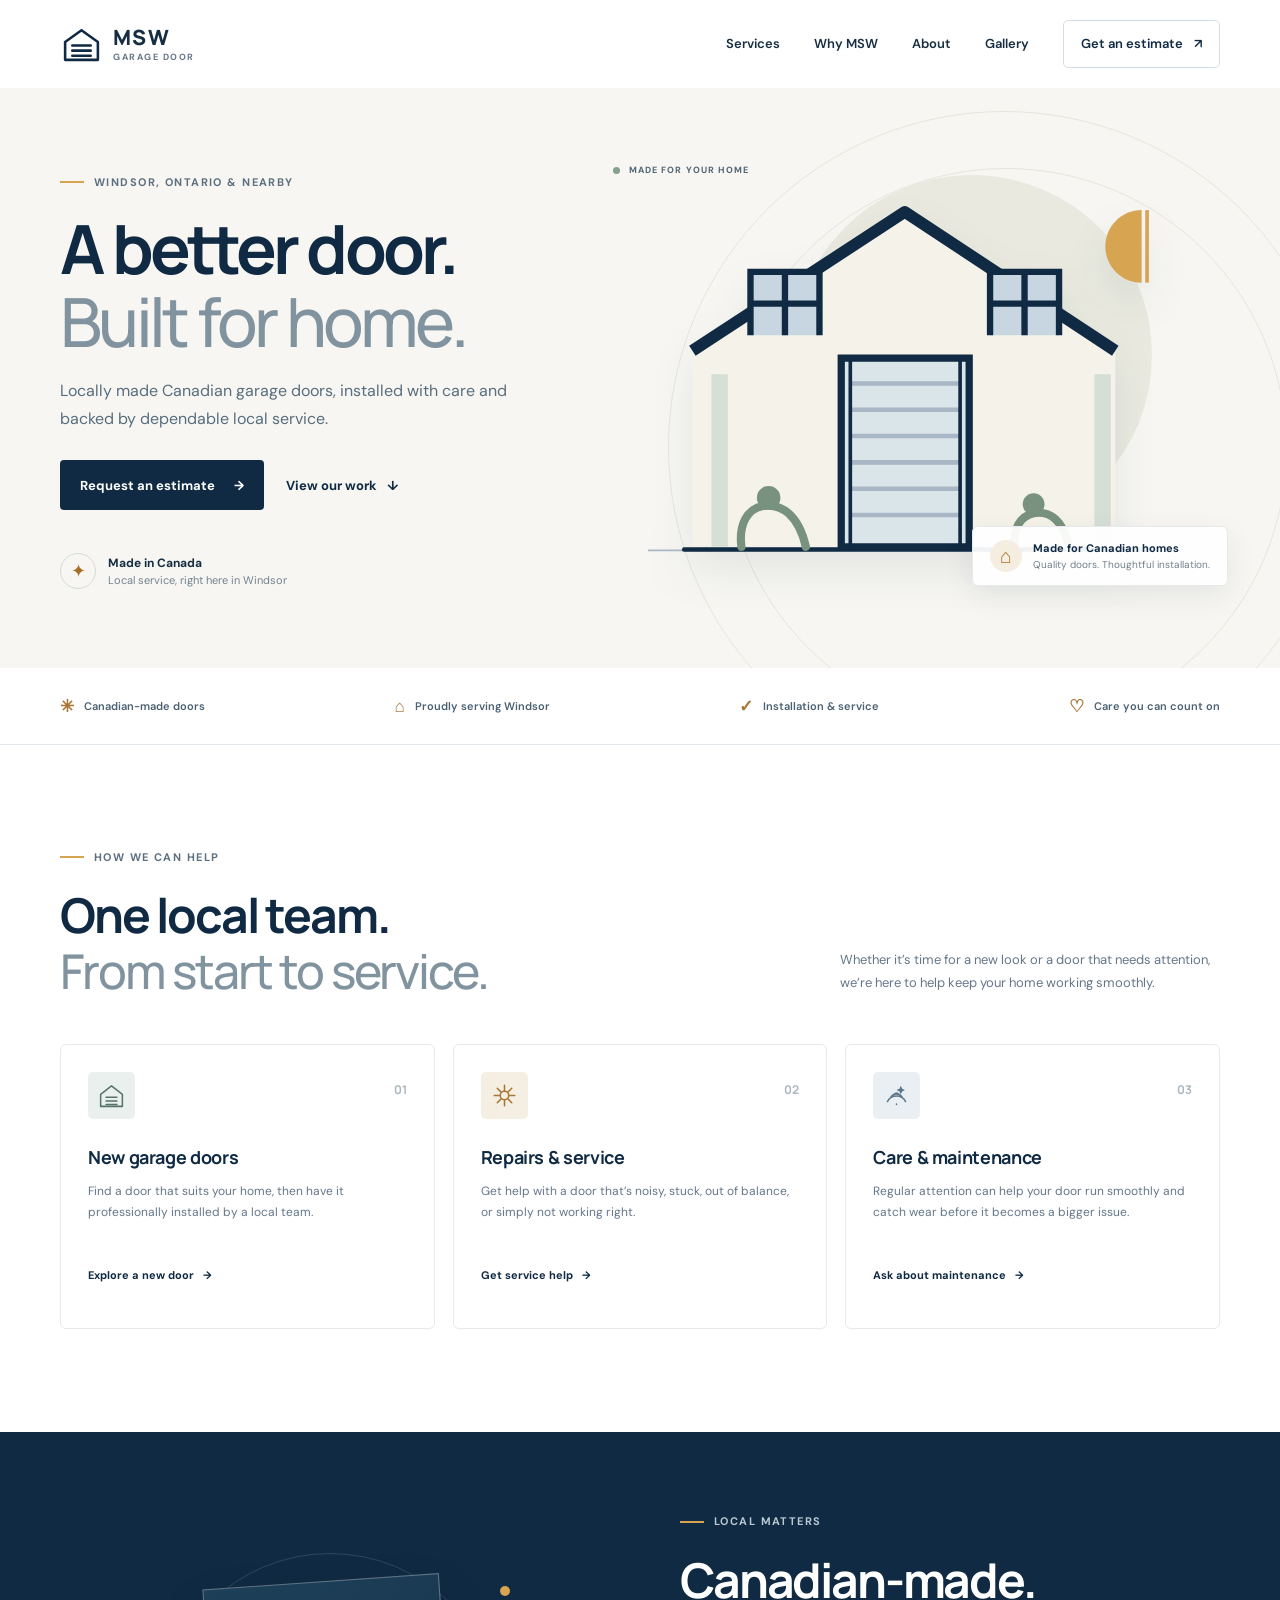
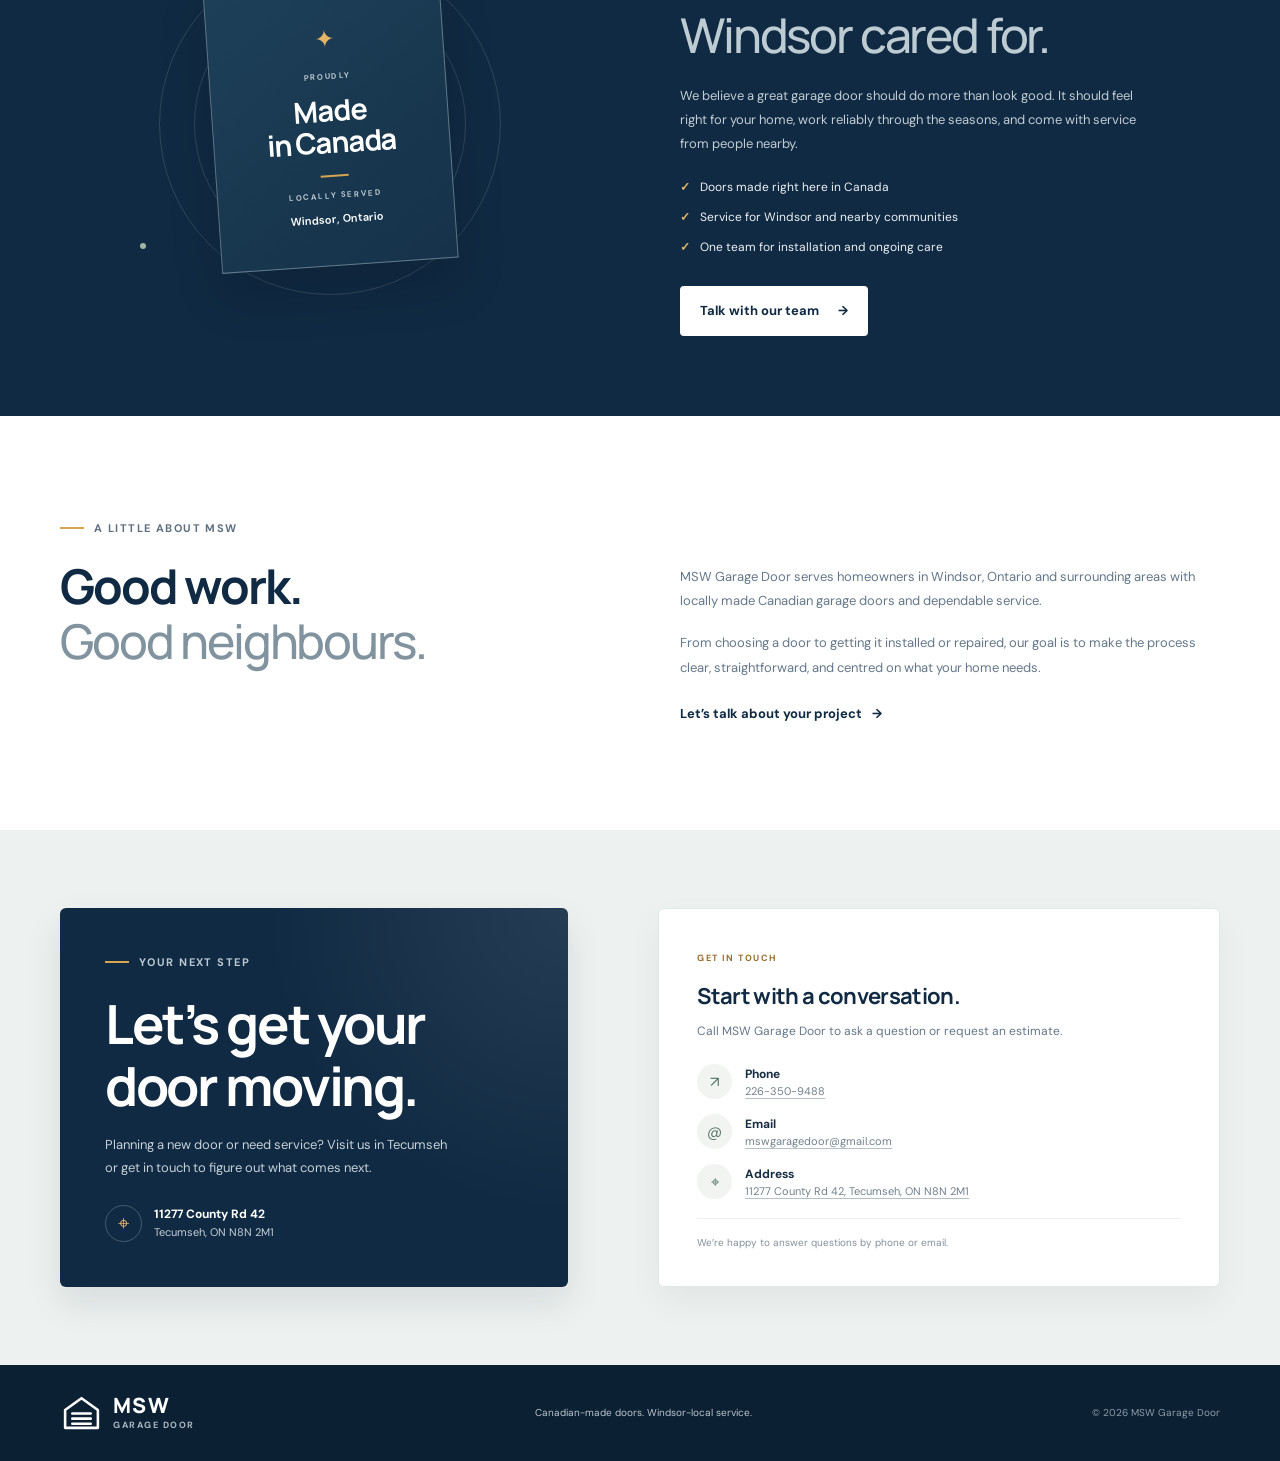
==== commit 42cc7b43: "add gallery" ====
--- a/index.html
+++ b/index.html
@@ -47,6 +47,7 @@
           <a href="#services">Services</a>
           <a href="#why-msw">Why MSW</a>
           <a href="#about">About</a>
+          <a href="gallery.html">Gallery</a>
           <a class="nav-cta" href="#contact">Get an estimate <span aria-hidden="true">↗</span></a>
         </nav>
       </div>
@@ -63,7 +64,7 @@
             </p>
             <div class="hero-actions">
               <a class="button button-primary" href="#contact">Request an estimate <span aria-hidden="true">→</span></a>
-              <a class="text-link" href="#services">Explore our services <span aria-hidden="true">↓</span></a>
+              <a class="text-link" href="gallery.html">View our work <span aria-hidden="true">↓</span></a>
             </div>
             <div class="hero-proof">
               <span class="canada-icon" aria-hidden="true">✦</span>
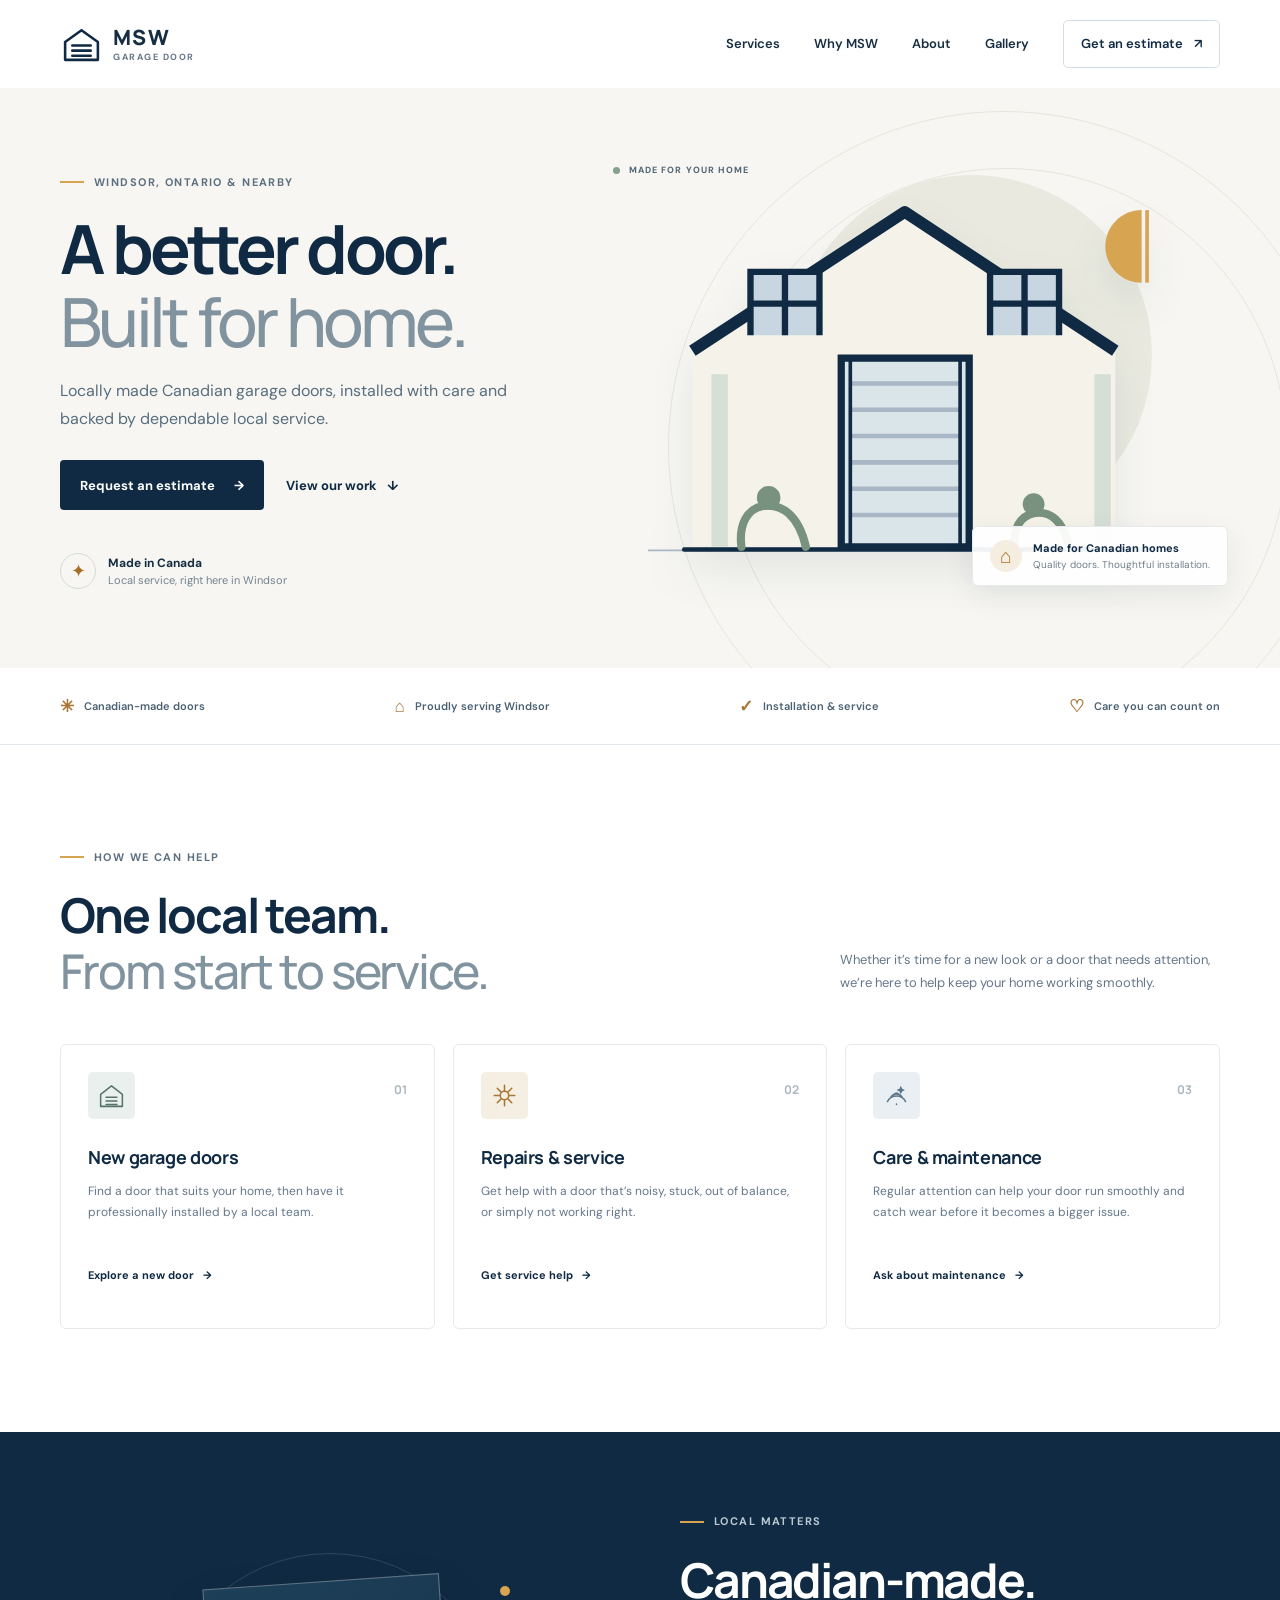
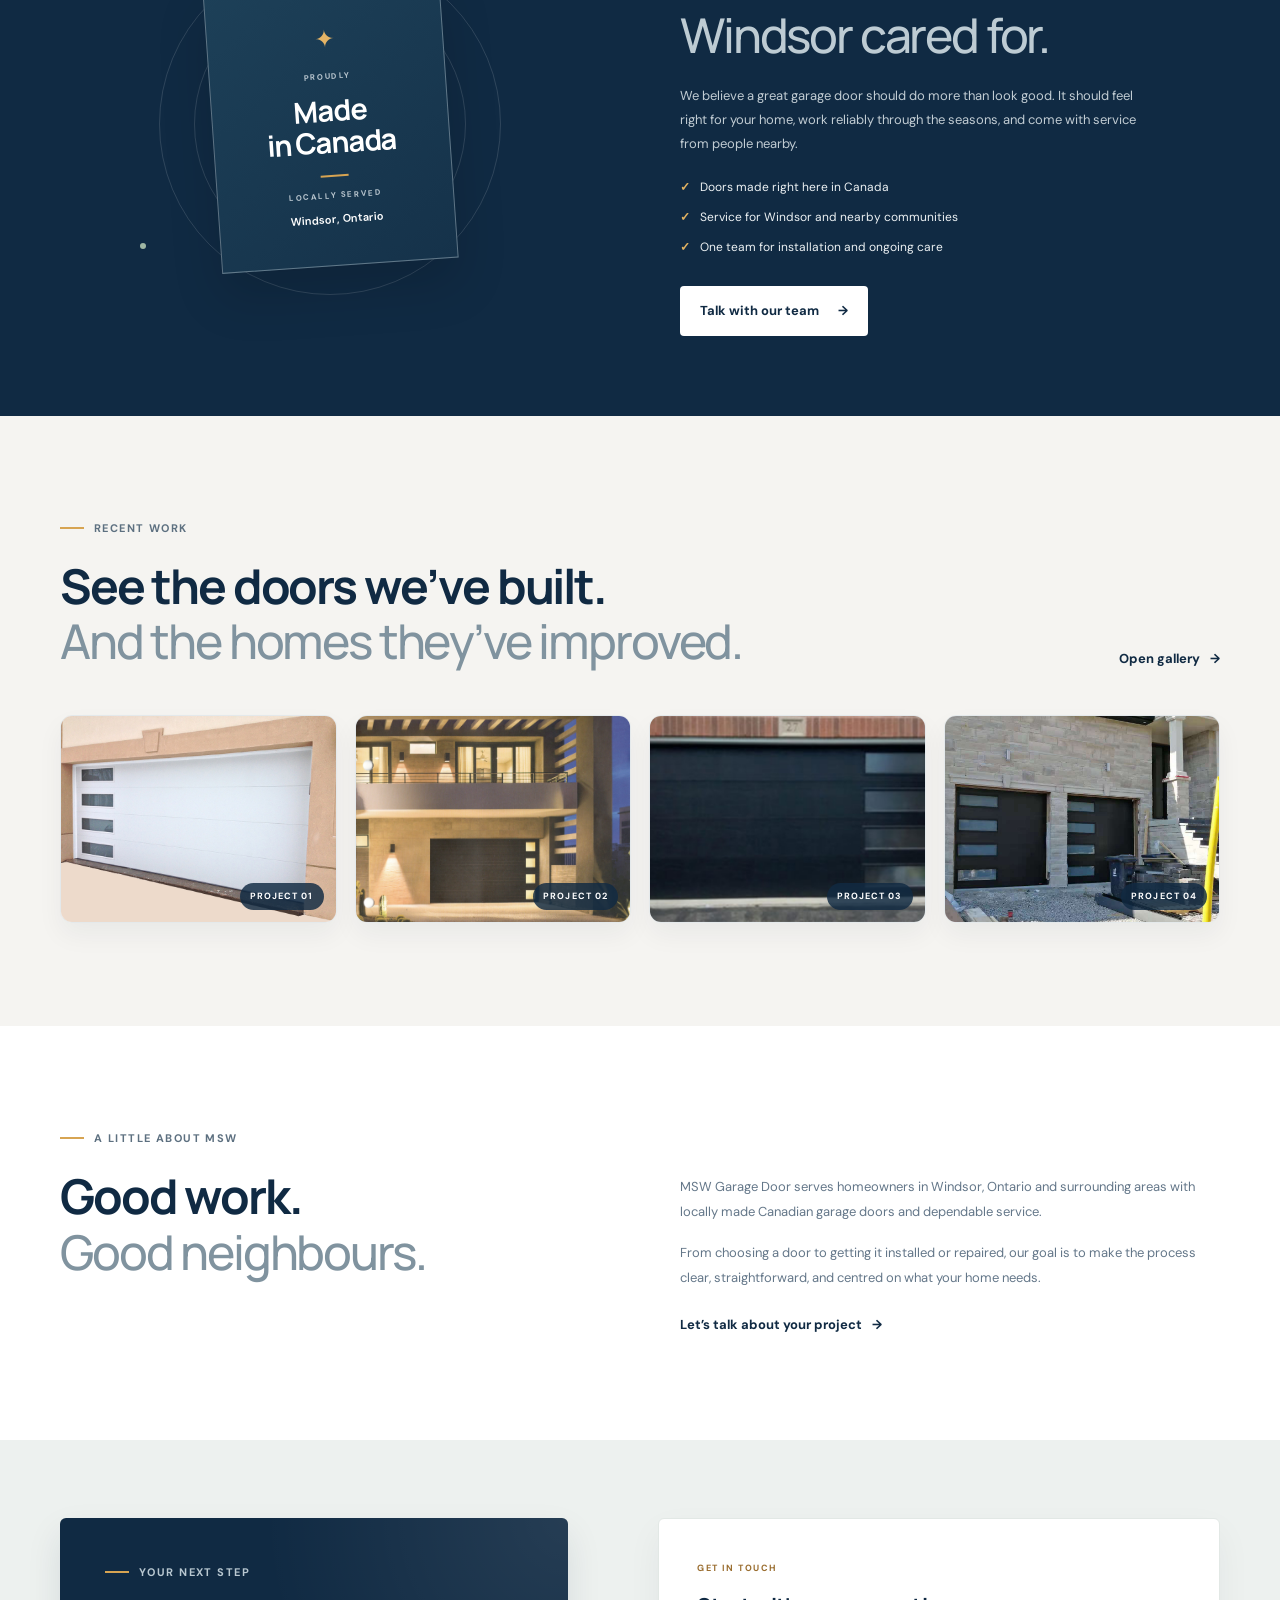
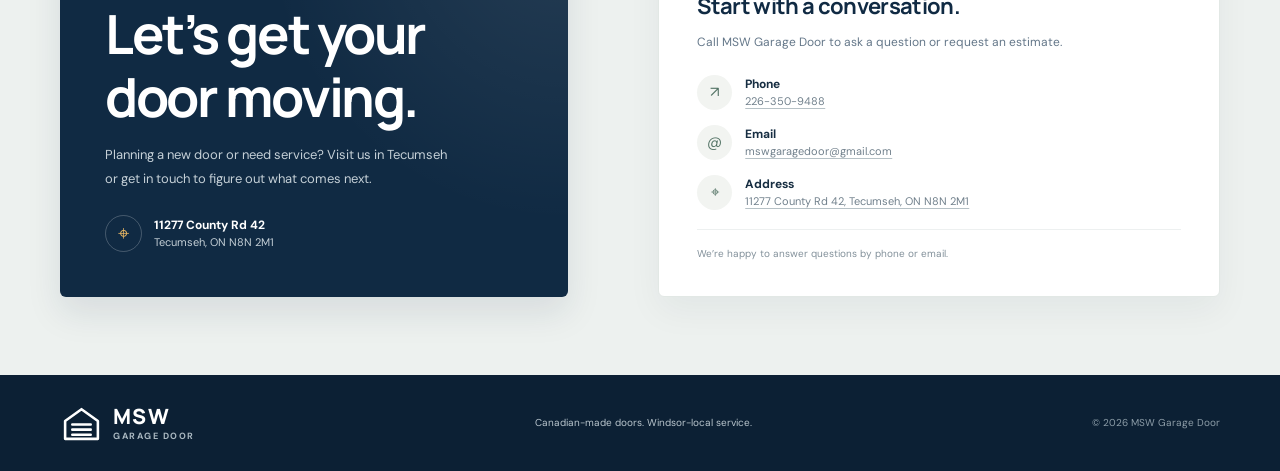
==== commit ee4418b9: "update gallery" ====
--- a/index.html
+++ b/index.html
@@ -182,6 +182,37 @@
         </div>
       </section>
 
+      <section class="section gallery-section" id="gallery">
+        <div class="container">
+          <div class="section-heading">
+            <div>
+              <p class="eyebrow"><span class="eyebrow-line"></span> Recent work</p>
+              <h2>See the doors we’ve built.<br><span>And the homes they’ve improved.</span></h2>
+            </div>
+            <a href="gallery.html" class="text-link">Open gallery <span aria-hidden="true">→</span></a>
+          </div>
+
+          <div class="gallery-preview-grid">
+            <a class="gallery-preview-card" href="gallery.html" aria-label="View gallery project 1">
+              <img src="Gallery/GarageDoor_01.jpg" alt="Garage door installation project 1" loading="lazy">
+              <span>Project 01</span>
+            </a>
+            <a class="gallery-preview-card" href="gallery.html" aria-label="View gallery project 2">
+              <img src="Gallery/GarageDoor_04.jpg" alt="Garage door installation project 2" loading="lazy">
+              <span>Project 02</span>
+            </a>
+            <a class="gallery-preview-card" href="gallery.html" aria-label="View gallery project 3">
+              <img src="Gallery/GarageDoor_10.jpg" alt="Garage door installation project 3" loading="lazy">
+              <span>Project 03</span>
+            </a>
+            <a class="gallery-preview-card" href="gallery.html" aria-label="View gallery project 4">
+              <img src="Gallery/GarageDoor_Nov29_2021_A.jpg" alt="Garage door installation project 4" loading="lazy">
+              <span>Project 04</span>
+            </a>
+          </div>
+        </div>
+      </section>
+
       <section class="section about-section" id="about">
         <div class="container about-grid">
           <div>
--- a/styles.css
+++ b/styles.css
@@ -705,6 +705,54 @@
   background: #f1e7d5;
 }
 
+.gallery-section {
+  background: #f5f4f1;
+}
+
+.gallery-preview-grid {
+  display: grid;
+  grid-template-columns: repeat(4, minmax(0, 1fr));
+  gap: 18px;
+}
+
+.gallery-preview-card {
+  position: relative;
+  display: block;
+  overflow: hidden;
+  border: 1px solid #e4e9eb;
+  border-radius: 12px;
+  background: var(--white);
+  box-shadow: 0 12px 26px rgb(16 42 67 / 5%);
+  text-decoration: none;
+  transition: transform .2s ease, box-shadow .2s ease;
+}
+
+.gallery-preview-card:hover {
+  transform: translateY(-4px);
+  box-shadow: 0 18px 35px rgb(16 42 67 / 10%);
+}
+
+.gallery-preview-card img {
+  display: block;
+  width: 100%;
+  aspect-ratio: 4 / 3;
+  object-fit: cover;
+}
+
+.gallery-preview-card span {
+  position: absolute;
+  right: 12px;
+  bottom: 12px;
+  padding: 6px 10px;
+  border-radius: 999px;
+  background: rgb(16 42 67 / 82%);
+  color: var(--white);
+  font-size: 9px;
+  font-weight: 700;
+  letter-spacing: .12em;
+  text-transform: uppercase;
+}
+
 .about-grid {
   display: grid;
   grid-template-columns: 1fr 1fr;
@@ -1099,6 +1147,10 @@
     gap: 12px;
   }
 
+  .gallery-preview-grid {
+    grid-template-columns: repeat(2, minmax(0, 1fr));
+  }
+
   .service-card {
     min-height: 0;
     padding: 21px;
@@ -1158,6 +1210,10 @@
 
   .check-list {
     font-size: 11px;
+  }
+
+  .gallery-preview-grid {
+    grid-template-columns: 1fr;
   }
 
   .about-grid {
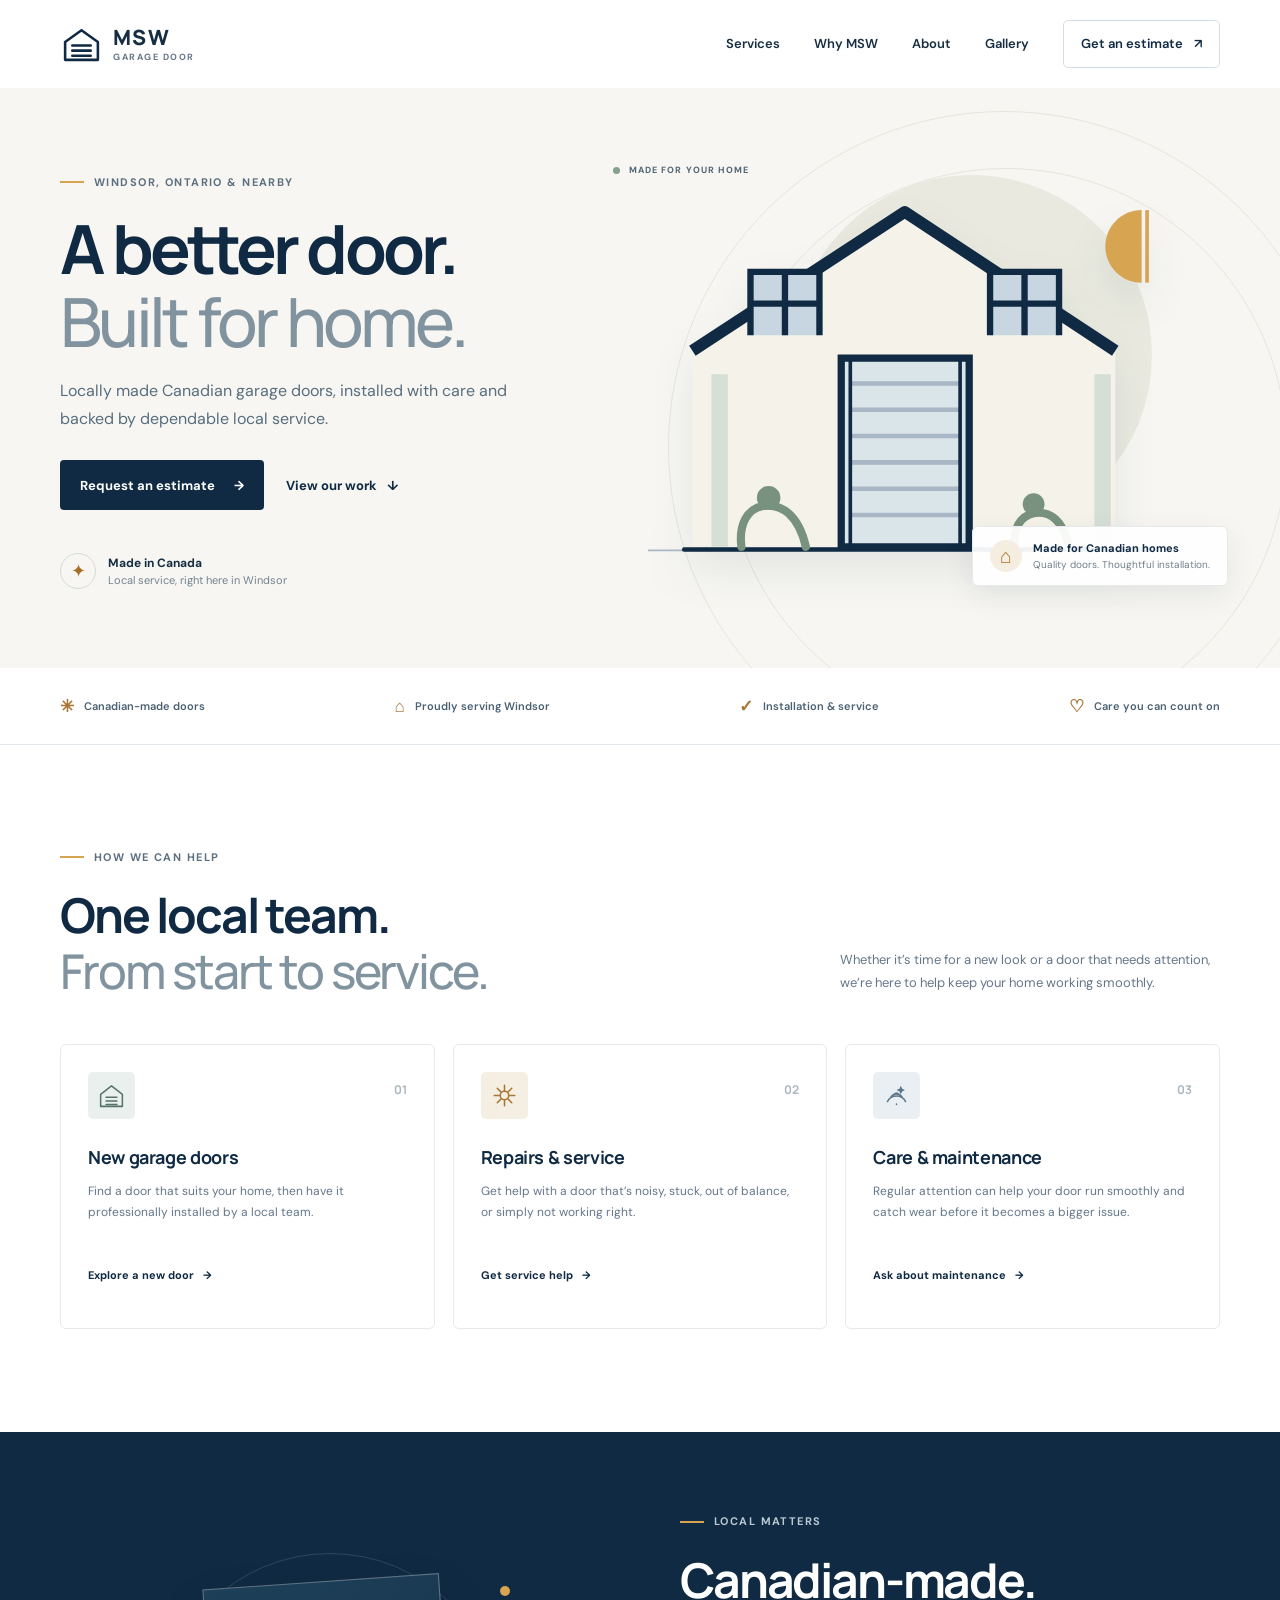
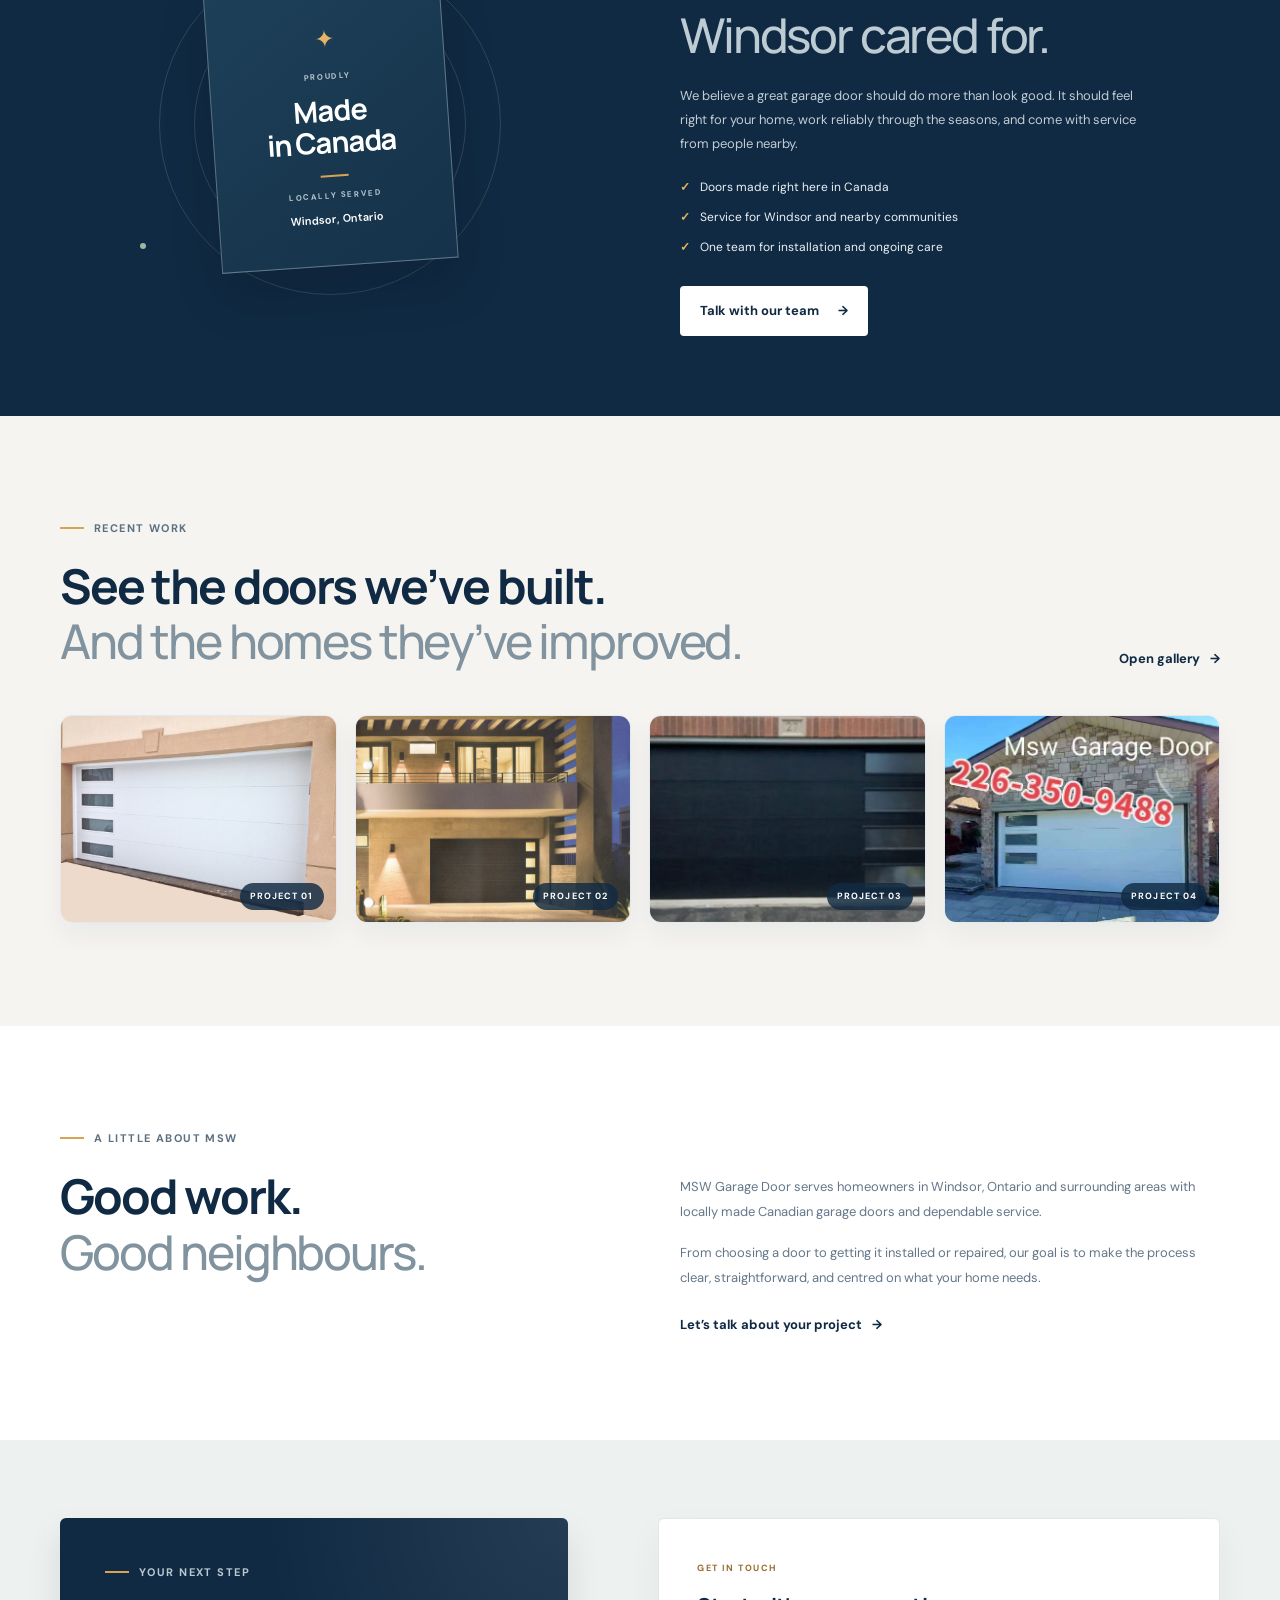
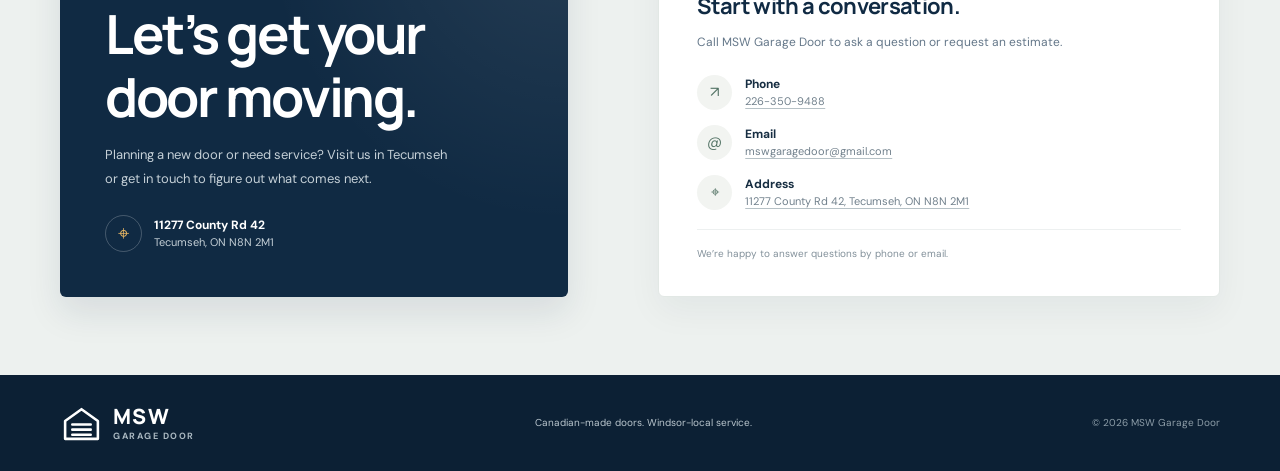
==== commit 0e9b6f09: "update gallary" ====
--- a/index.html
+++ b/index.html
@@ -206,7 +206,7 @@
               <span>Project 03</span>
             </a>
             <a class="gallery-preview-card" href="gallery.html" aria-label="View gallery project 4">
-              <img src="Gallery/GarageDoor_Nov29_2021_A.jpg" alt="Garage door installation project 4" loading="lazy">
+              <img src="Gallery/home.jpg" alt="MSW Garage Door project with contact information" loading="lazy">
               <span>Project 04</span>
             </a>
           </div>
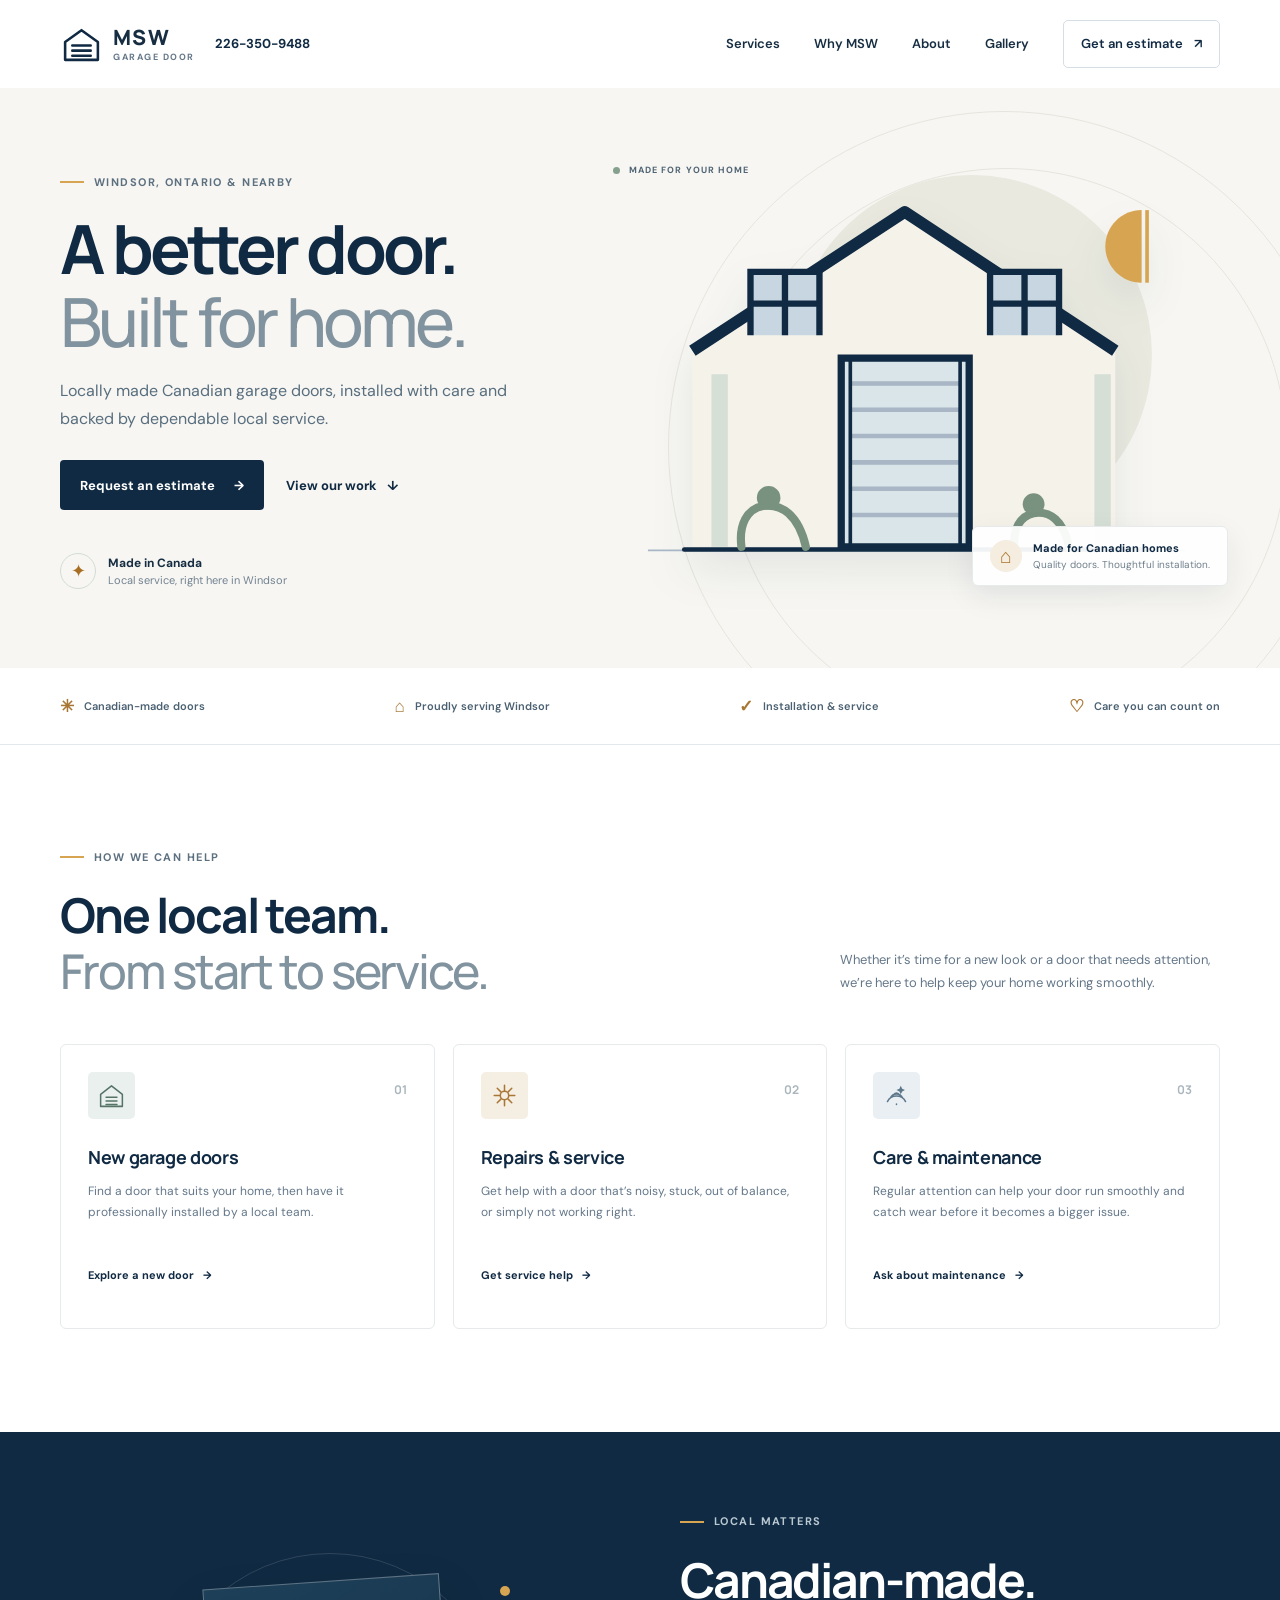
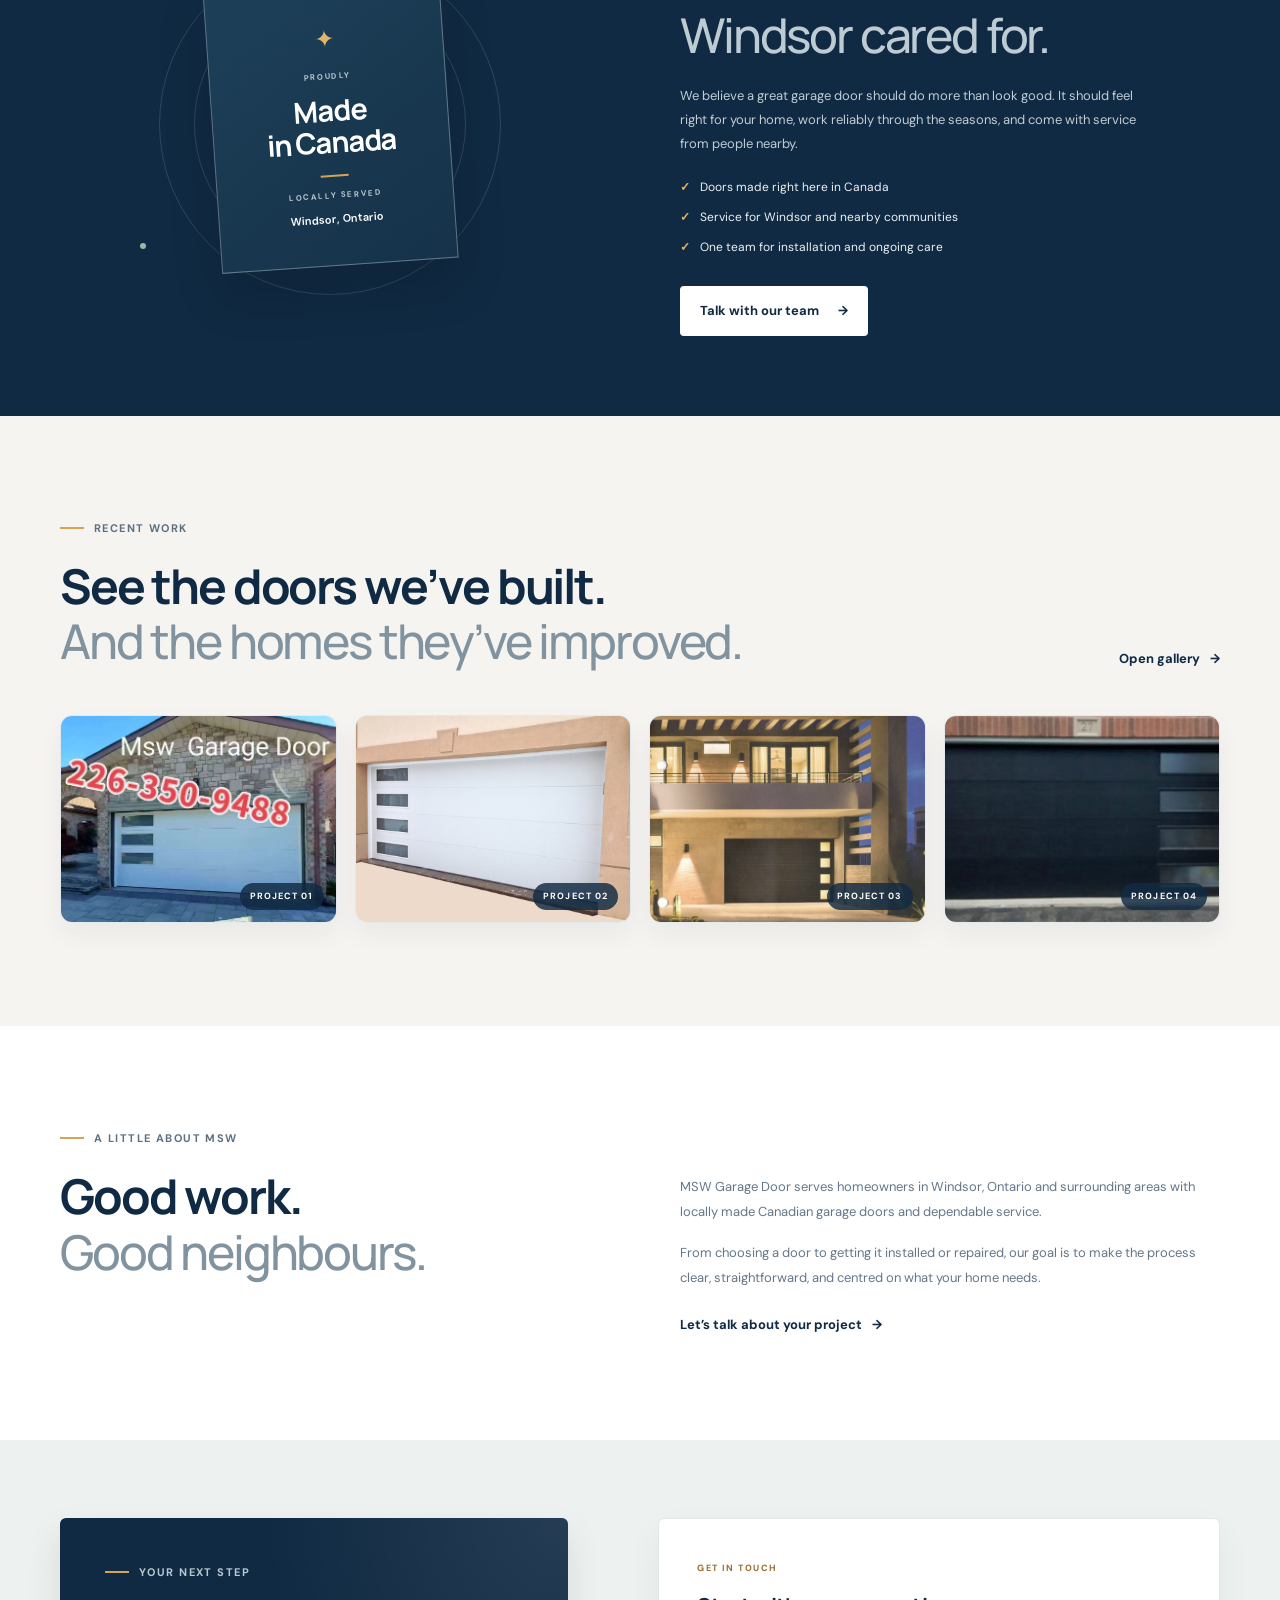
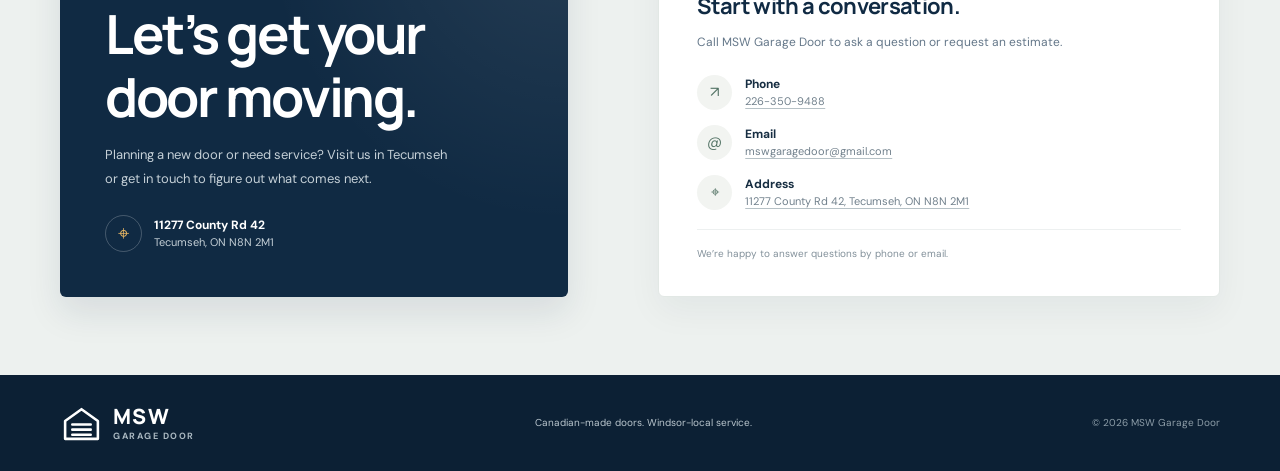
==== commit bf1f1698: "add phone number" ====
--- a/index.html
+++ b/index.html
@@ -30,18 +30,21 @@
 
     <header class="site-header">
       <div class="container header-inner">
-        <a class="brand" href="#top" aria-label="MSW Garage Door home">
-          <span class="brand-mark" aria-hidden="true">
-            <svg viewBox="0 0 42 42" fill="none">
-              <path d="M5 18.5 21 7l16 11.5V36H5V18.5Z" stroke="currentColor" stroke-width="2.5" stroke-linejoin="round"/>
-              <path d="M12 22h18M12 27h18M12 32h18" stroke="currentColor" stroke-width="2.5" stroke-linecap="round"/>
-            </svg>
-          </span>
-          <span class="brand-copy">
-            <strong>MSW</strong>
-            <span>GARAGE DOOR</span>
-          </span>
-        </a>
+        <div class="header-brand-group">
+          <a class="brand" href="#top" aria-label="MSW Garage Door home">
+            <span class="brand-mark" aria-hidden="true">
+              <svg viewBox="0 0 42 42" fill="none">
+                <path d="M5 18.5 21 7l16 11.5V36H5V18.5Z" stroke="currentColor" stroke-width="2.5" stroke-linejoin="round"/>
+                <path d="M12 22h18M12 27h18M12 32h18" stroke="currentColor" stroke-width="2.5" stroke-linecap="round"/>
+              </svg>
+            </span>
+            <span class="brand-copy">
+              <strong>MSW</strong>
+              <span>GARAGE DOOR</span>
+            </span>
+          </a>
+          <a class="header-phone" href="tel:+12263509488">226-350-9488</a>
+        </div>
 
         <nav class="main-nav" aria-label="Main navigation">
           <a href="#services">Services</a>
@@ -194,19 +197,19 @@
 
           <div class="gallery-preview-grid">
             <a class="gallery-preview-card" href="gallery.html" aria-label="View gallery project 1">
+              <img src="Gallery/home.jpg" alt="MSW Garage Door project with contact information" loading="lazy">
+              <span>Project 01</span>
+            </a>
+            <a class="gallery-preview-card" href="gallery.html" aria-label="View gallery project 2">
               <img src="Gallery/GarageDoor_01.jpg" alt="Garage door installation project 1" loading="lazy">
-              <span>Project 01</span>
-            </a>
-            <a class="gallery-preview-card" href="gallery.html" aria-label="View gallery project 2">
+              <span>Project 02</span>
+            </a>
+            <a class="gallery-preview-card" href="gallery.html" aria-label="View gallery project 3">
               <img src="Gallery/GarageDoor_04.jpg" alt="Garage door installation project 2" loading="lazy">
-              <span>Project 02</span>
-            </a>
-            <a class="gallery-preview-card" href="gallery.html" aria-label="View gallery project 3">
+              <span>Project 03</span>
+            </a>
+            <a class="gallery-preview-card" href="gallery.html" aria-label="View gallery project 4">
               <img src="Gallery/GarageDoor_10.jpg" alt="Garage door installation project 3" loading="lazy">
-              <span>Project 03</span>
-            </a>
-            <a class="gallery-preview-card" href="gallery.html" aria-label="View gallery project 4">
-              <img src="Gallery/home.jpg" alt="MSW Garage Door project with contact information" loading="lazy">
               <span>Project 04</span>
             </a>
           </div>
--- a/styles.css
+++ b/styles.css
@@ -63,6 +63,7 @@
 }
 
 .header-inner,
+.header-brand-group,
 .main-nav,
 .brand,
 .hero-actions,
@@ -78,9 +79,25 @@
   justify-content: space-between;
 }
 
+.header-brand-group {
+  gap: 20px;
+}
+
 .brand {
   gap: 10px;
   text-decoration: none;
+}
+
+.header-phone {
+  color: var(--navy);
+  font-size: 13px;
+  font-weight: 700;
+  text-decoration: none;
+  white-space: nowrap;
+}
+
+.header-phone:hover {
+  color: #b57d2d;
 }
 
 .brand-mark {
@@ -1020,6 +1037,14 @@
     height: 36px;
   }
 
+  .header-brand-group {
+    gap: 12px;
+  }
+
+  .header-phone {
+    font-size: 12px;
+  }
+
   .brand-copy strong {
     font-size: 18px;
   }
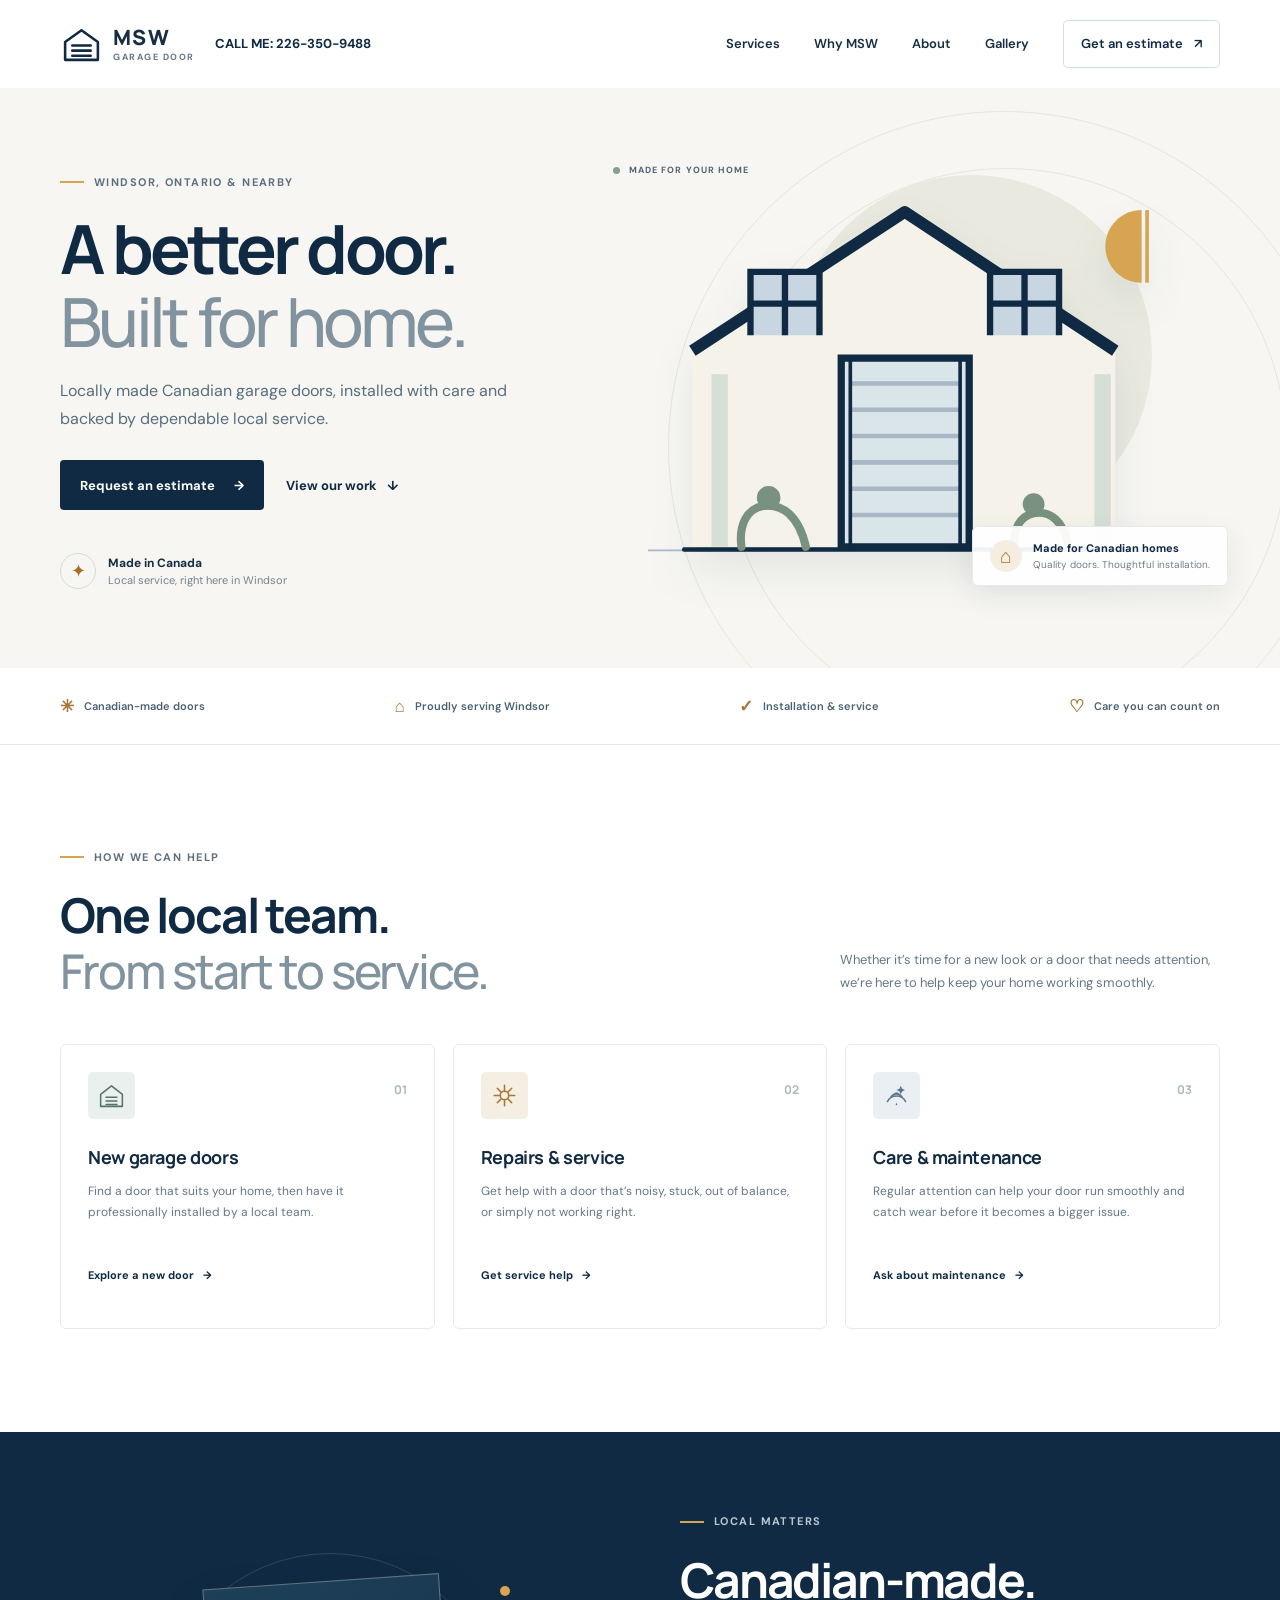
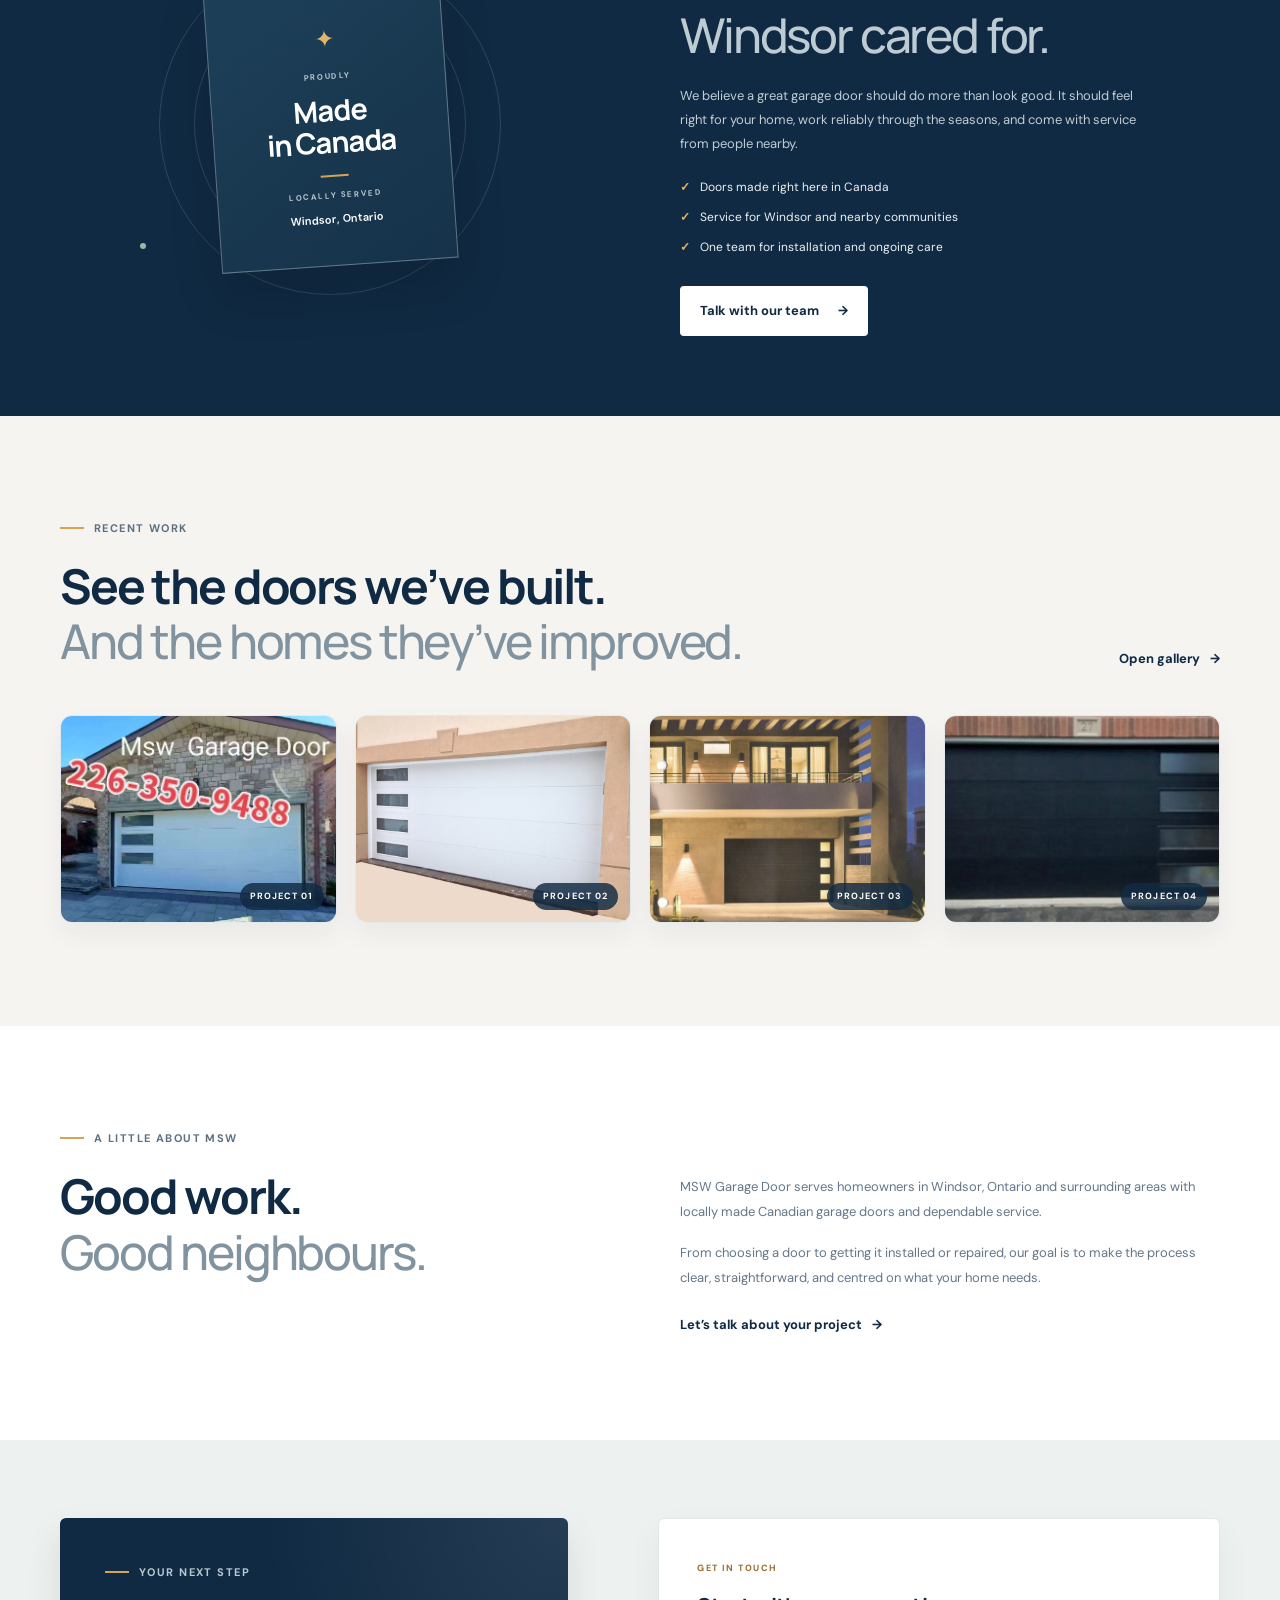
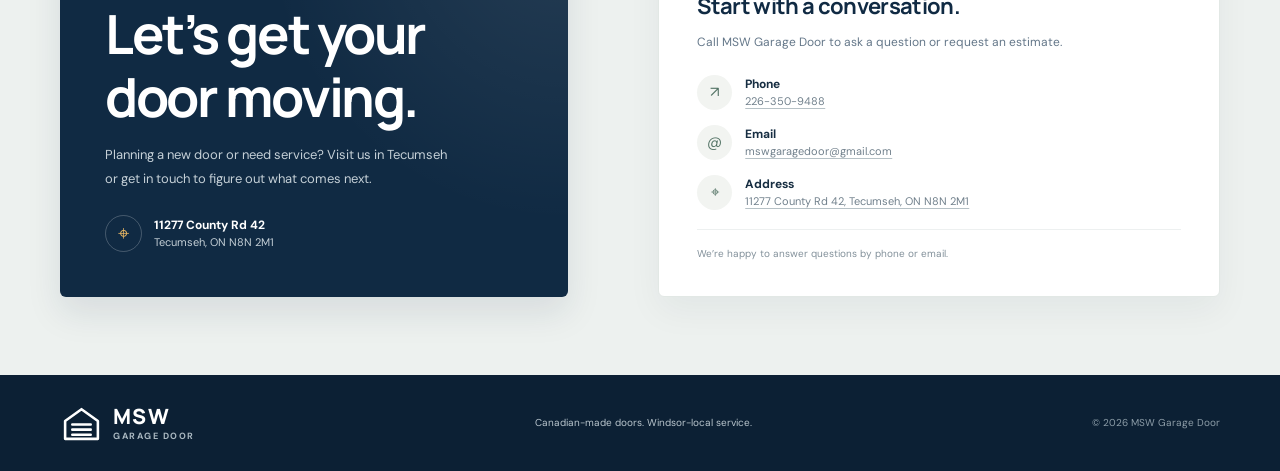
==== commit 803a03ed: "update phone number" ====
--- a/index.html
+++ b/index.html
@@ -43,7 +43,7 @@
               <span>GARAGE DOOR</span>
             </span>
           </a>
-          <a class="header-phone" href="tel:+12263509488">226-350-9488</a>
+          <a class="header-phone" href="tel:+12263509488">CALL ME: 226-350-9488</a>
         </div>
 
         <nav class="main-nav" aria-label="Main navigation">
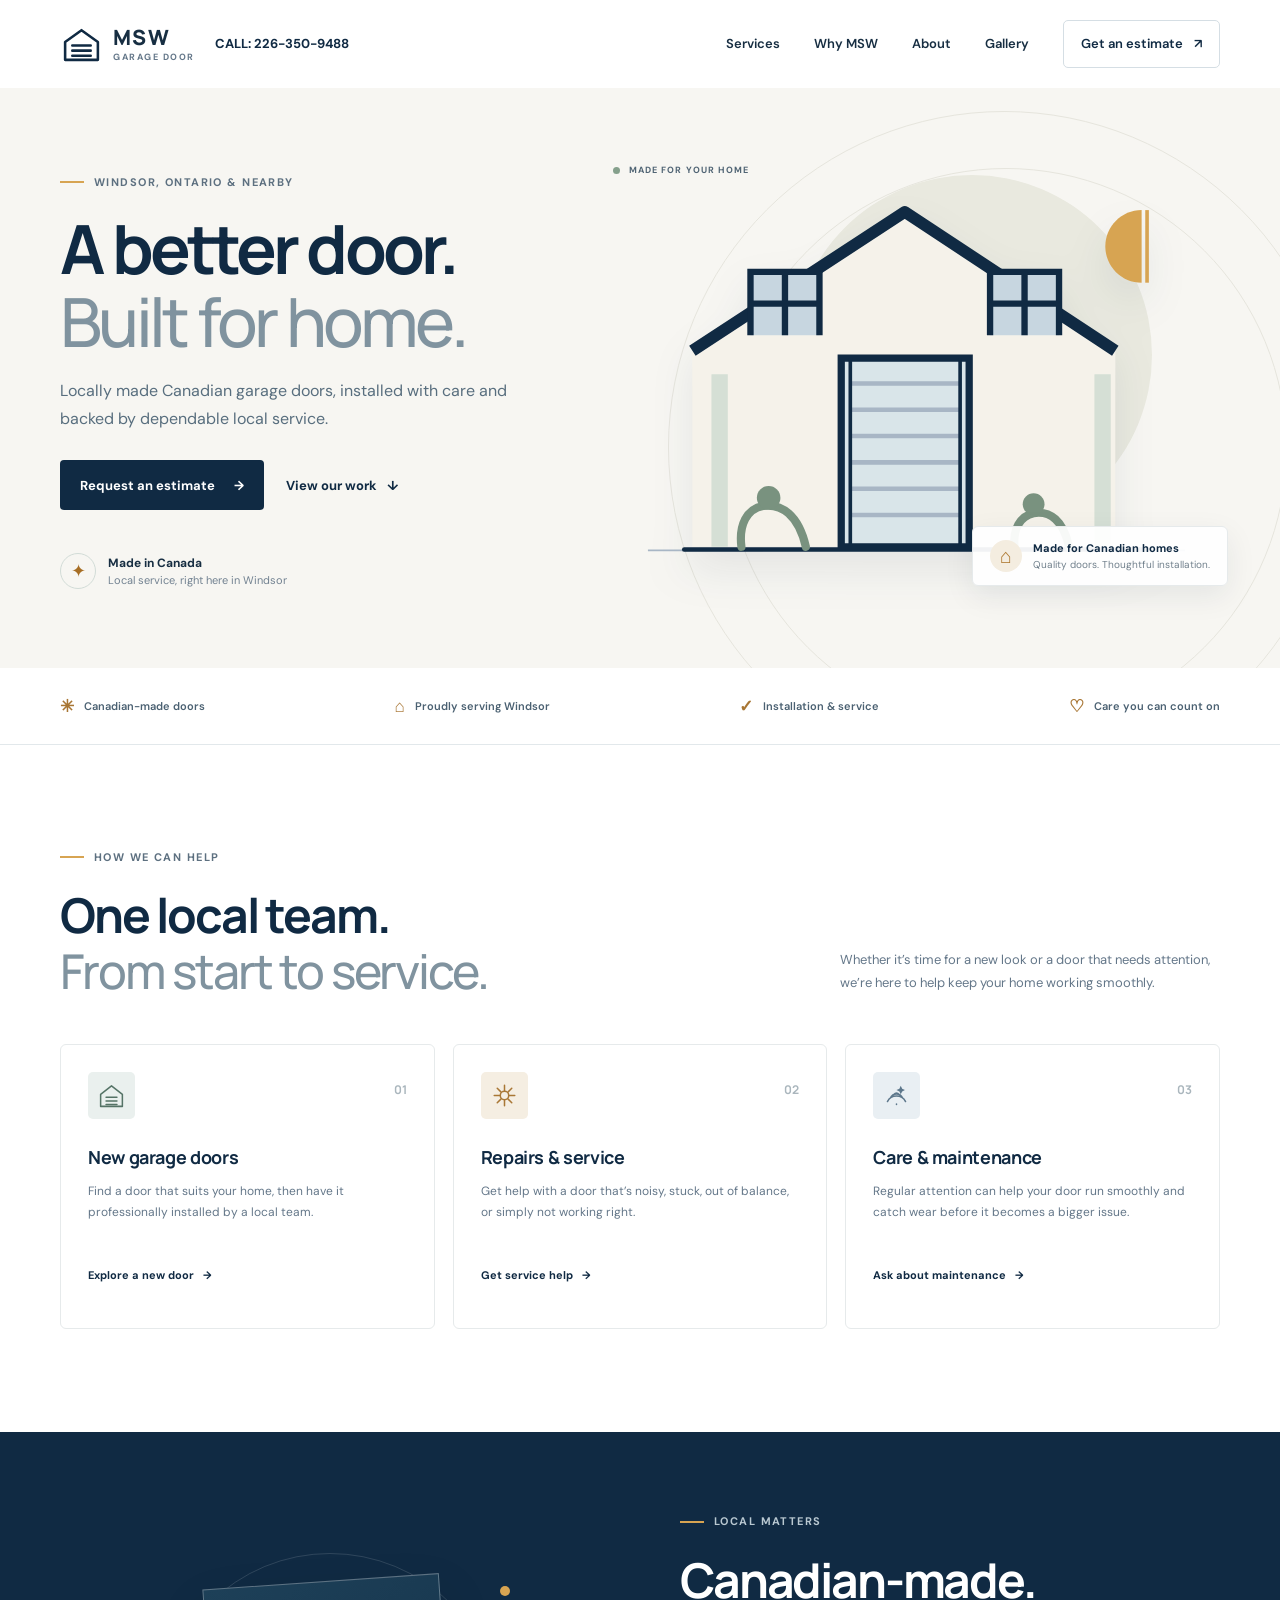
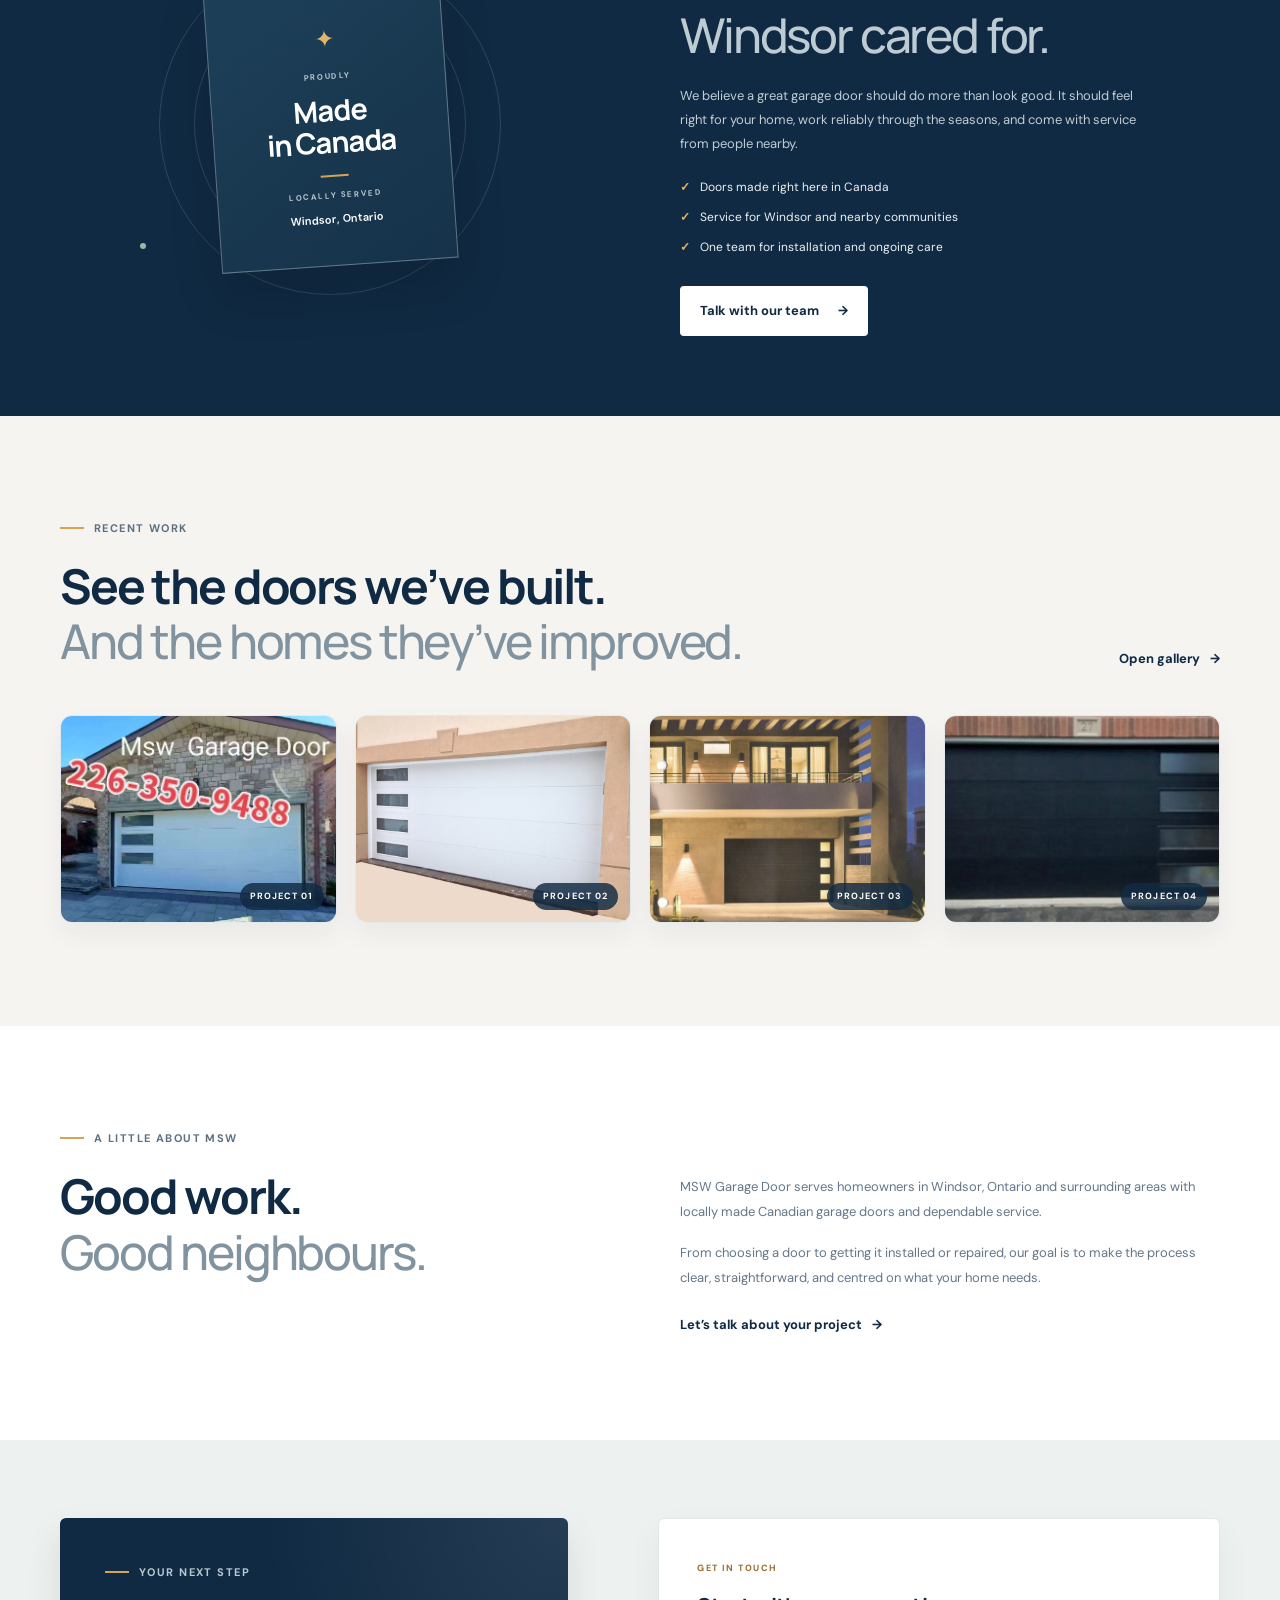
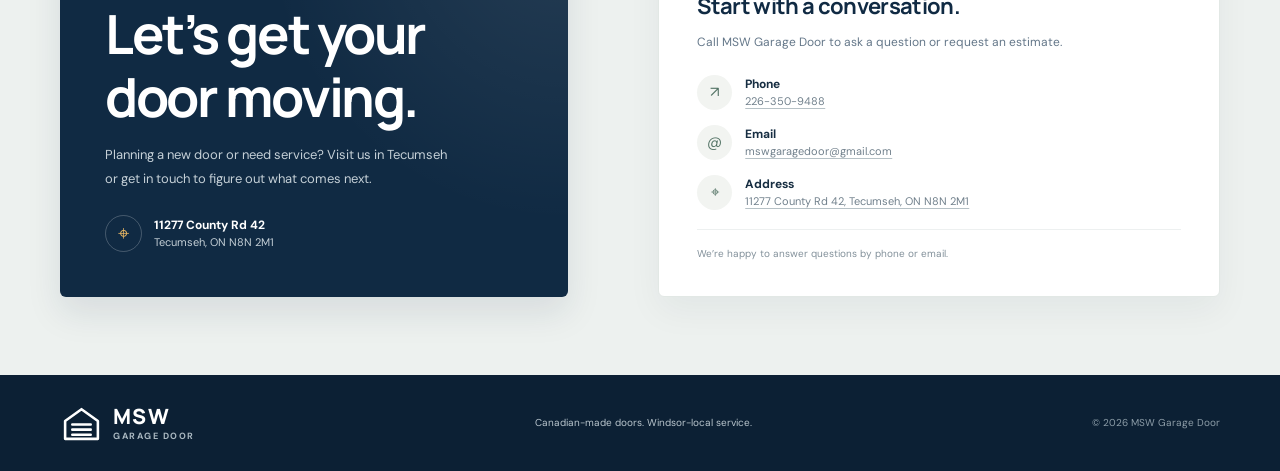
==== commit 29a71738: "update call me to call" ====
--- a/index.html
+++ b/index.html
@@ -43,7 +43,7 @@
               <span>GARAGE DOOR</span>
             </span>
           </a>
-          <a class="header-phone" href="tel:+12263509488">CALL ME: 226-350-9488</a>
+          <a class="header-phone" href="tel:+12263509488">CALL: 226-350-9488</a>
         </div>
 
         <nav class="main-nav" aria-label="Main navigation">
